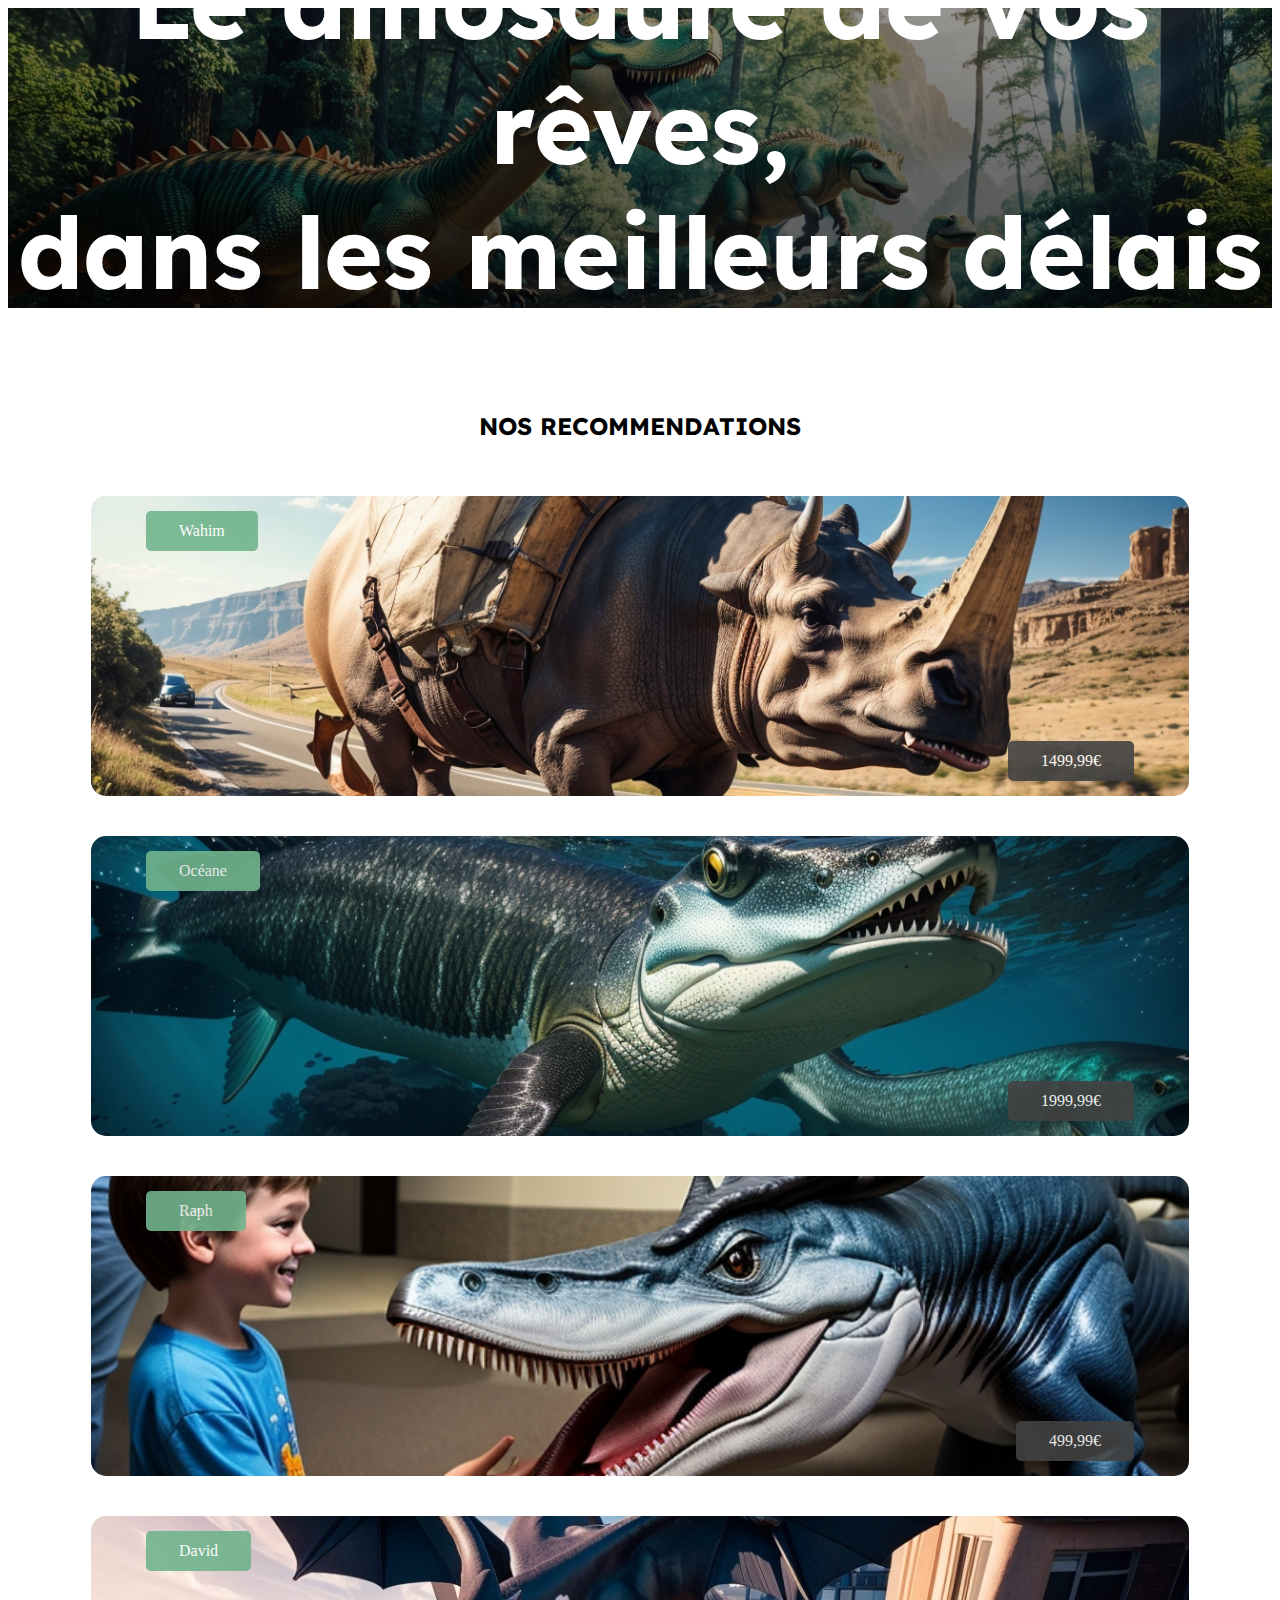
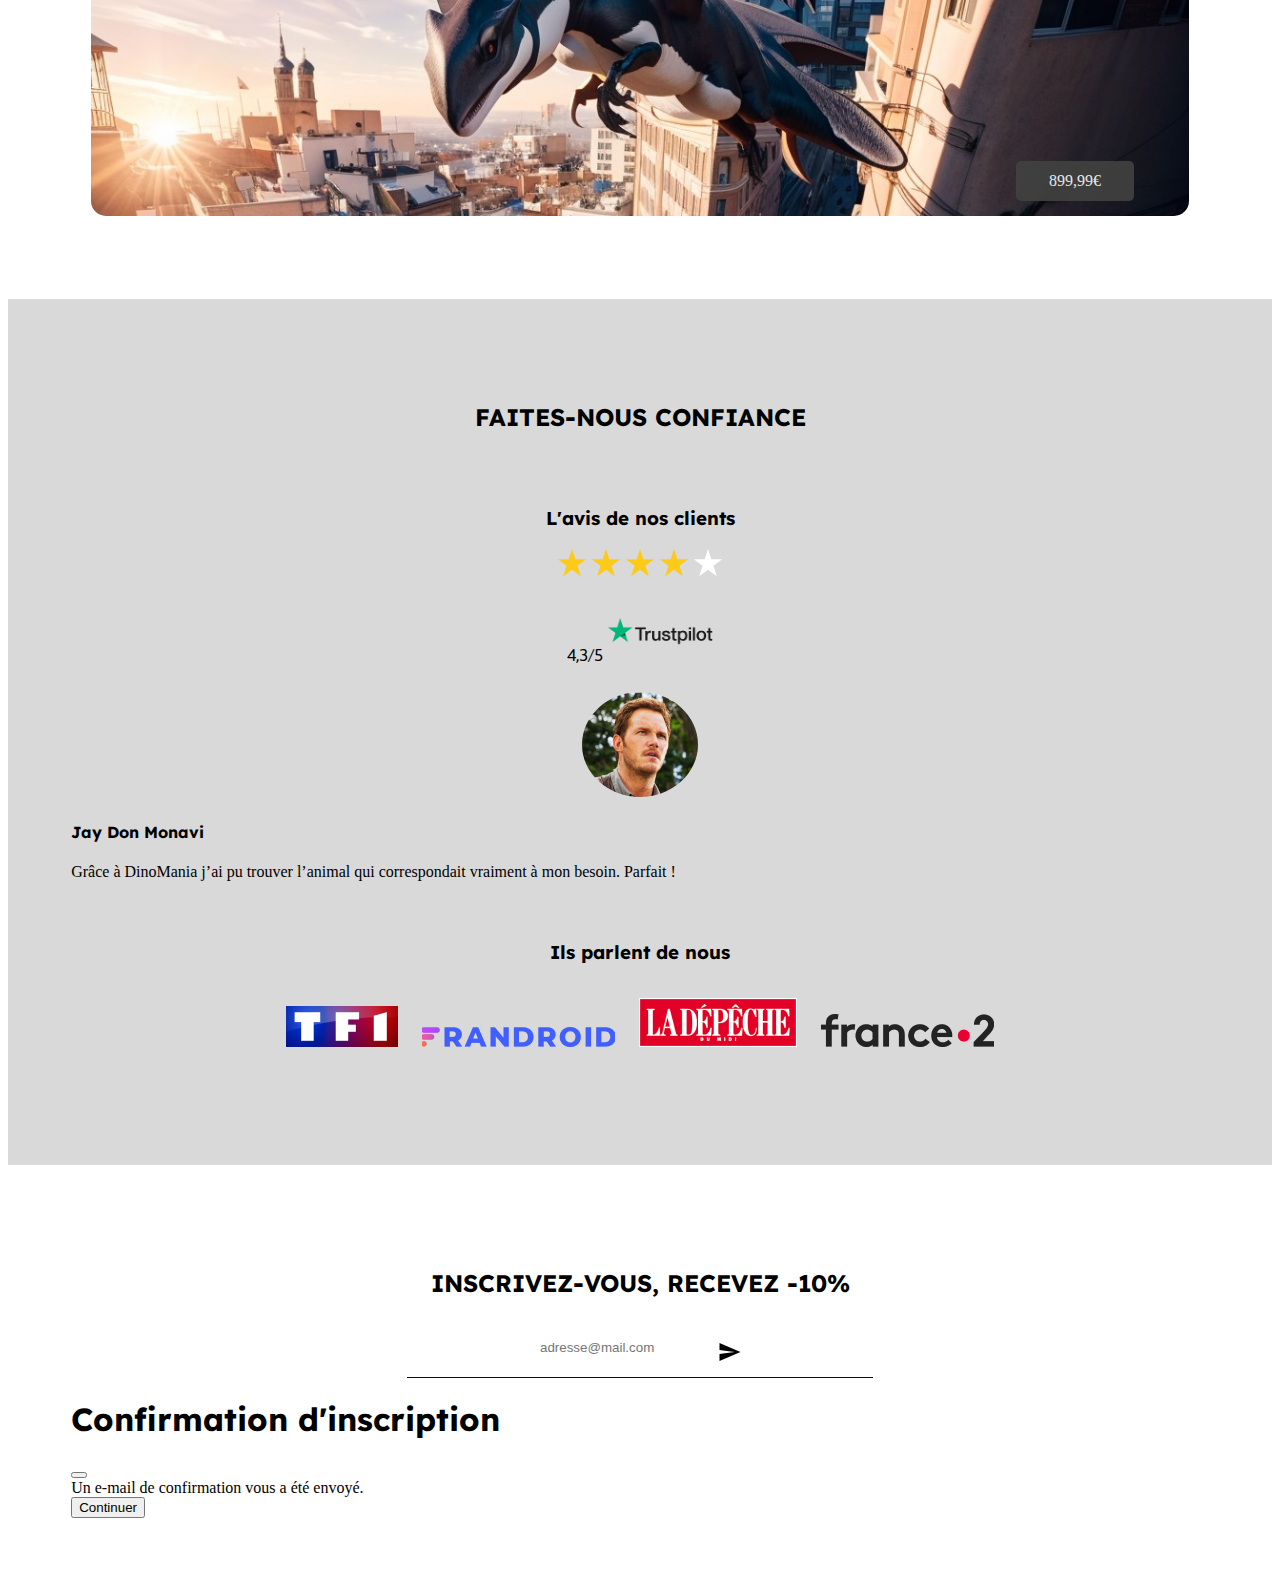
==== index.html @ bfd21c3a "Intégration initiale" ====
<!DOCTYPE html>
<html lang="fr">

<head>
    <meta charset="UTF-8">
    <meta name="viewport" content="width=device-width, initial-scale=1.0">
    <title>Page d'accueil - DinoMania</title>
    <link rel="stylesheet" href="styles.css">
    <link rel="stylesheet" href="style-HP.css">
    <link href="https://cdn.jsdelivr.net/npm/bootstrap@5.3.0/dist/css/bootstrap.min.css" rel="stylesheet"
        integrity="sha384-9ndCyUaIbzAi2FUVXJi0CjmCapSmO7SnpJef0486qhLnuZ2cdeRhO02iuK6FUUVM" crossorigin="anonymous">
</head>

<body>

    <!-- Insérer header -->

    <main>

        <!-- Hero header -->
        <header class="hero-image">
            <div class="hero-header">
                <div class="hero-text">
                    <h1>Le dinosaure de vos rêves, <br> dans les meilleurs délais</h1>
                    <a href="/cat-dinos.html" class="lightButton">Découvrir</a>
                </div>
            </div>
            </div>
        </header>

        <!-- Recommendations -->
        <section id="recommendedProducts" class="container">
            <h2 class="homepageTitles">Nos recommendations</h2>
            <div class="row">
                <div class="recommendedItem col-lg-3 col-sm-6 col-xs-12">
                    <div class="productContainer">
                        <div class="recommendedOverlay">
                            <a href="#" class="overlayButton">Acheter</a>
                        </div>
                        <img src="images/Wahim-Triceratops.jpg" alt="Wahim" class="productImage">
                        <div class="productCat">Wahim</div>
                        <div class="productPrice">1499,99€</div>
                    </div>
                </div>
                <div class="recommendedItem col-lg-3 col-sm-6 col-xs-12">
                    <div class="productContainer">
                        <div class="recommendedOverlay">
                            <a href="#" class="overlayButton">Acheter</a>
                        </div>
                        <img src="images/Oceane-Nothosaure.jpg" alt="Océane" class="productImage">
                        <div class="productCat">Océane</div>
                        <div class="productPrice">1999,99€</div>
                    </div>
                </div>
                <div class="recommendedItem col-lg-3 col-sm-6 col-xs-12">
                    <div class="productContainer">
                        <div class="recommendedOverlay">
                            <a href="#" class="overlayButton">Acheter</a>
                        </div>
                        <img src="images/Raph-Pterosaur.jpg" alt="Raph" class="productImage">
                        <div class="productCat">Raph</div>
                        <div class="productPrice">499,99€</div>
                    </div>
                </div>
                <div class="recommendedItem col-lg-3 col-sm-6 col-xs-12">
                    <div id="product4" class="productContainer">
                        <div class="recommendedOverlay">
                            <a href="#" class="overlayButton">Acheter</a>
                        </div>
                        <img src="images/David-Pterosaur.jpg" alt="David" class="productImage">
                        <div class="productCat">David</div>
                        <div class="productPrice">899,99€</div>
                    </div>
                </div>
            </div>
        </section>

        <!-- Trust us -->
        <section id="trustus" class="container-fluid">
            <div class="container">
                <h2 class="homepageTitles">Faites-nous confiance</h2>
                <div class="row">
                    <div class="trustItem col-sm-6">
                        <div class="trustContent">
                            <h3>L'avis de nos clients</h3>
                            <figure id="rating">
                                <img src="icons/star-gold.svg" alt="Etoile">
                                <img src="icons/star-gold.svg" alt="Etoile">
                                <img src="icons/star-gold.svg" alt="Etoile">
                                <img src="icons/star-gold.svg" alt="Etoile">
                                <img src="icons/star.svg" alt="Etoile">
                                <p>4,3/5 <img id="trustpilot" src="images/Trustpilot-Logo.png" alt="Logo Trustpilot">
                                </p>
                            </figure>
                            <div id="profile" class="row">
                                <div class="col-3">
                                    <img src="images/profile-pic.png" alt="Image de profil">
                                </div>
                                <div class="col-9 comment">
                                    <h4>Jay Don Monavi</h4>
                                    <quote>Grâce à DinoMania j’ai pu trouver l’animal qui correspondait vraiment à mon
                                        besoin. Parfait !</quote>
                                </div>
                            </div>
                        </div>
                    </div>
                    <div class="trustItem col-sm-6">
                        <div class="trustContent">
                            <h3>Ils parlent de nous</h3>
                            <figure>
                                <img src="images/TF1.png" alt="Logo TF1" class="trustLogos">
                                <img src="images/Frandroid.png" alt="Logo Frandroid" class="trustLogos">
                                <img src="images/LaDepeche.png" alt="Logo La Dépêche" class="trustLogos">
                                <img src="images/France2.png" alt="Logo France 2" class="trustLogos">
                            </figure>
                        </div>
                    </div>
                </div>
            </div>
        </section>

        <!-- Subscribe -->
        <section id="subscribePromo" class="container">
            <h2 class="homepageTitles">Inscrivez-vous, recevez -10%</h2>
            <form class="subscribeField" method="get">
                <label for="subscribe">
                    <input type="email" name="hp-mail" id="subscribe" placeholder="adresse@mail.com">
                </label>
                <a href="#subscribeConfirm" data-bs-toggle="modal" type="submit"><img src="icons/send_icon.svg"
                        alt="Icône envoi"></a>
            </form>
            <!-- Modal -->
            <div class="modal fade" id="subscribeConfirm" tabindex="-1" aria-labelledby="exampleModalLabel"
                aria-hidden="true">
                <div class="modal-dialog moal-dialog-centered">
                    <div class="modal-content">
                        <div class="modal-header">
                            <h1 class="modal-title fs-5" id="exampleModalLabel">Confirmation d'inscription</h1>
                            <button type="button" class="btn-close" data-bs-dismiss="modal" aria-label="Close"></button>
                        </div>
                        <div class="modal-body">Un e-mail de confirmation vous a été envoyé.</div>
                        <div class="modal-footer">
                            <button type="button" class="btn btn-primary" data-bs-dismiss="modal">Continuer</button>
                        </div>
                    </div>
                </div>
            </div>
        </section>

    </main>
    <script src="https://cdn.jsdelivr.net/npm/bootstrap@5.3.0/dist/js/bootstrap.bundle.min.js"
        integrity="sha384-geWF76RCwLtnZ8qwWowPQNguL3RmwHVBC9FhGdlKrxdiJJigb/j/68SIy3Te4Bkz"
        crossorigin="anonymous"></script>
</body>

</html>
---- styles.css ----
/* Styles site-wide ---------------------------------------------------- */

@import url(https://fonts.googleapis.com/css2?family=Jaldi:wght@400;700&family=Lexend:wght@100;200;300;400;500;600;700;800;900&family=Open+Sans:ital,wght@0,300;0,400;0,500;0,600;0,700;0,800;1,300;1,400;1,500;1,600;1,700;1,800&display=swap);

h1, h2, h3, h4 {
    font-family: 'Lexend', Arial, sans-serif;
}

p, a, table, ul {
    font-family: 'Jaldi', Arial, sans-serif;
    font-size: 20px;
}

p {
    padding: 0;
}

a {
    color: #71B48D;
    text-decoration: none;
}

a:hover {
    color: #424242;
}

.linkSelected {
    font-weight: bold;
    pointer-events: none;
}

/* Buttons ------------------------------------------------------------- */

.overlayButton {
    color: white;
    text-decoration: none;
    background-color: #71B48D;
    padding: 5px 20px;
    margin: 5px 5px;
    border-radius: 25px;
    display: inline-block;
}

.overlayButton:hover {
    color: rgb(0, 0, 0);
    background-color: #ffffff;
}

.lightButton {
    display: inline-block;
    color: white;
    border: 1px solid white;
    text-decoration: none;
    border-radius: 25px;
    padding: 5px 40px;
}

.lightButton:hover {
    color: black;
    background-color: white;
}

.editButton {
    color: white;
    font-size: medium;
    text-decoration: none;
    background-color: #71B48D;
    padding: 5px 20px;
    margin: 5px 0px;
    border-radius: 25px;
    display: inline-block;
}

.editButton:hover {
    color: white;
    background-color: #345140;
}

/*  Recommended products --------------------------------- */

.recommendedItem {
    padding: 20px;
}

.productContainer {
    border-radius: 15px;
    height: 300px;
    width: auto;
    position: relative;
}

.productImage {
    width: 100%;
    height: 100%;
    border-radius: inherit;
    object-fit: cover;
}

.recommendedOverlay {
    width: 100%;
    height: 100%;
    border-radius: inherit;
    position: absolute;
    background: rgba(0, 0, 0, 0.6);
    display: flex;
    justify-content: center;
    align-items: center;
    flex-direction: column;
    opacity: 0;
}

.recommendedOverlay:hover {
    opacity: 1;
}

.productCat {
    color: white;
    background-color: #71B48D;
    border-radius: 5px;
    padding: 1% 3%;
    position: absolute;
    top: 5%;
    left: 5%;
    opacity: 90%;
}

.productPrice {
    Color: white;
    background-color: #424242;
    border-radius: 5px;
    padding: 1% 3%;
    position: absolute;
    bottom: 5%;
    right: 5%;
    opacity: 90%;
}
---- style-HP.css ----
.homepageTitles {
    text-align: center;
    text-transform: uppercase;
    font-weight: bold;
    padding-top: 20px;
    padding-bottom: 15px;
}

section {
    padding: 5% 5%;
}

/* Hero Header ------------------------------------------ */

.hero-image {
    background-image: linear-gradient(rgba(0, 0, 0, 0.4), rgba(0, 0, 0, 0.7)), url(images/hero-image.jpg);
    min-height: 300px;
    height: 30vh;
    background-repeat: no-repeat;
    background-size: cover;
    background-position: center;
    display: flex;
    justify-content: center;
    align-items: center;
}

.hero-header {
    font-size: 50px;
}

.hero-text {
    text-align: center;
    color: white;
}

/*  Recommended products --------------------------------- */

/* Cf. styles */

/* Trust ----------------------------------------------- */

#trustus {
    background-color: #D9D9D9;
}

.trustItem {
    display: flex;
    flex-direction: column;
}

.trustContent {
    text-align: center;
    padding: 20px 0px;
}

.trustContent h4 {
    font-size: medium;
}

#trustpilot {
    width: auto;
    height: 60px;
}

#profile img {
    border-radius: 50%;
    max-width: 100%;
    width: auto;
}

.comment {
    text-align: left;
}

.trustLogos {
    padding: 15px 10px;
}

/* Subscribe ---------------------------------------------- */

.subscribeField {
    display: flex;
    justify-content: center;
    border-bottom: 1px solid #0E0E0E;
    width: 40%;
    margin: auto;
    padding: 5px;
}

#subscribe {
    border: none;
}
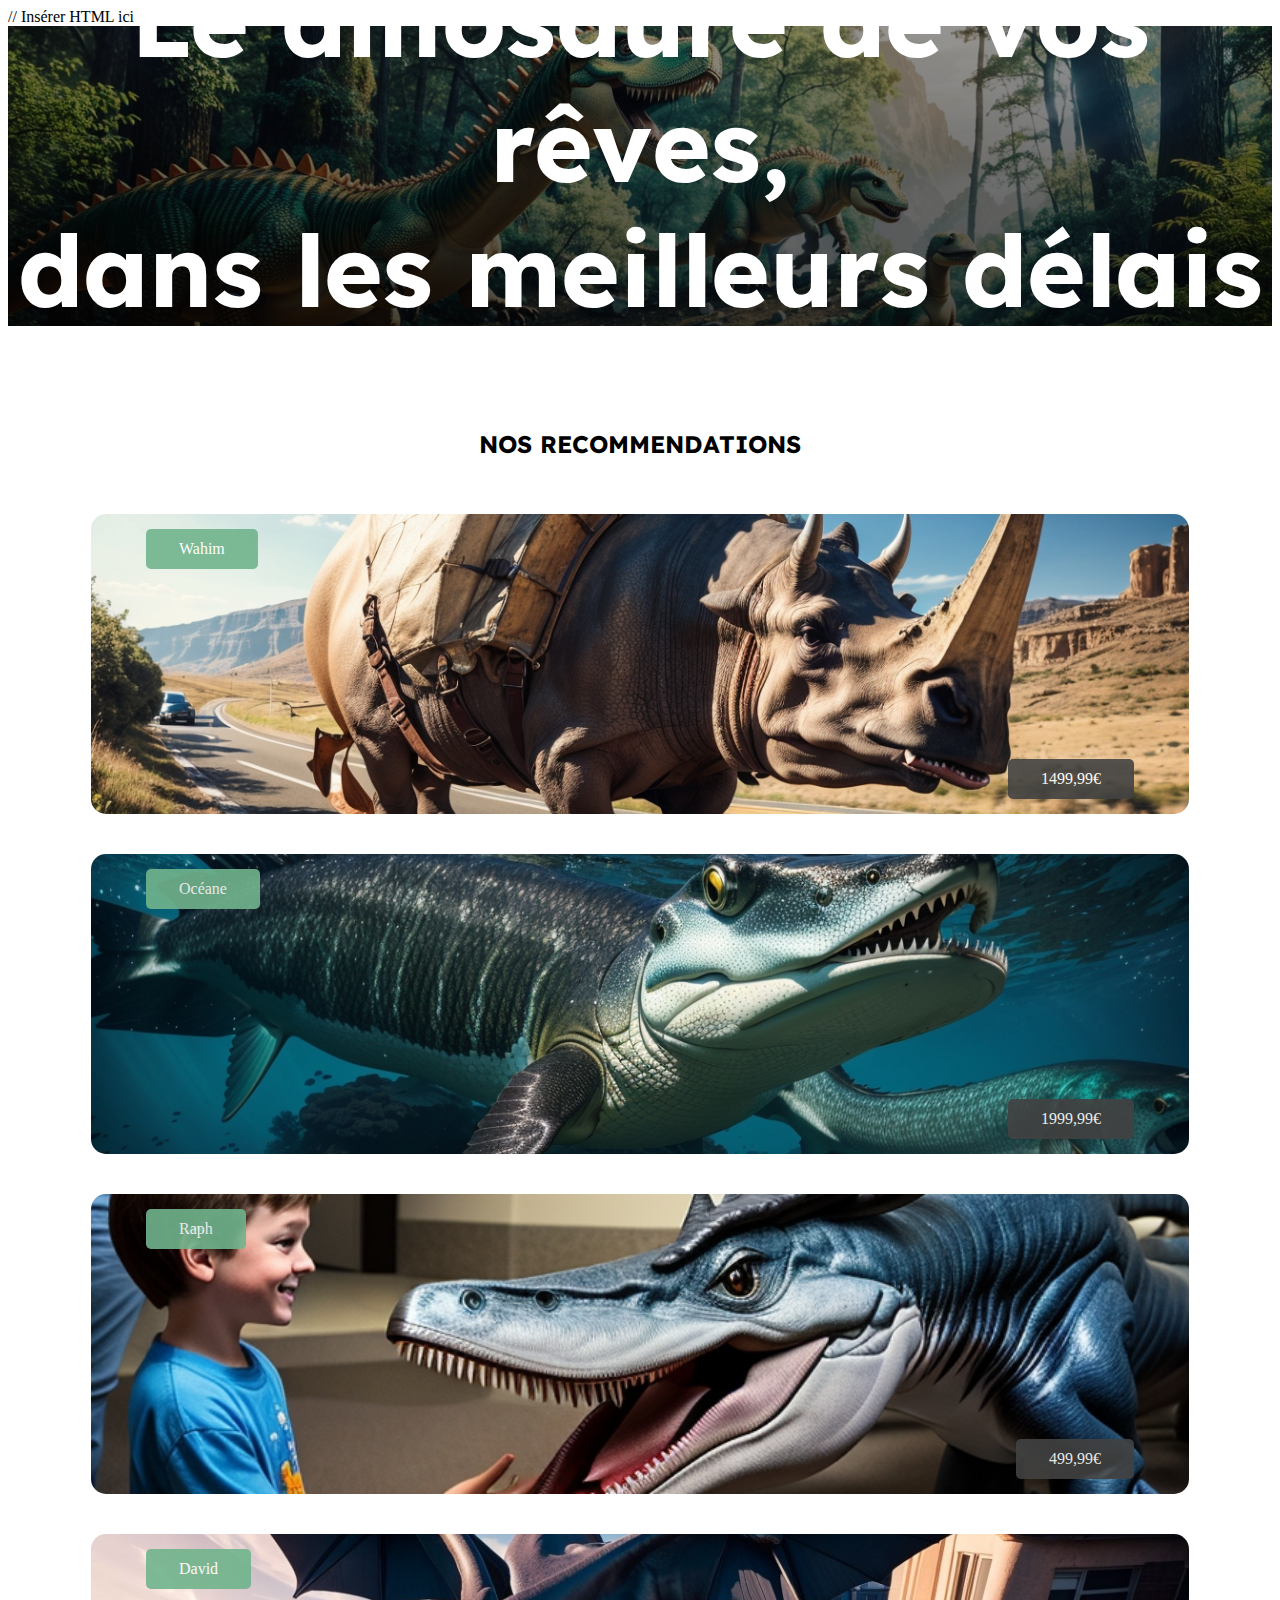
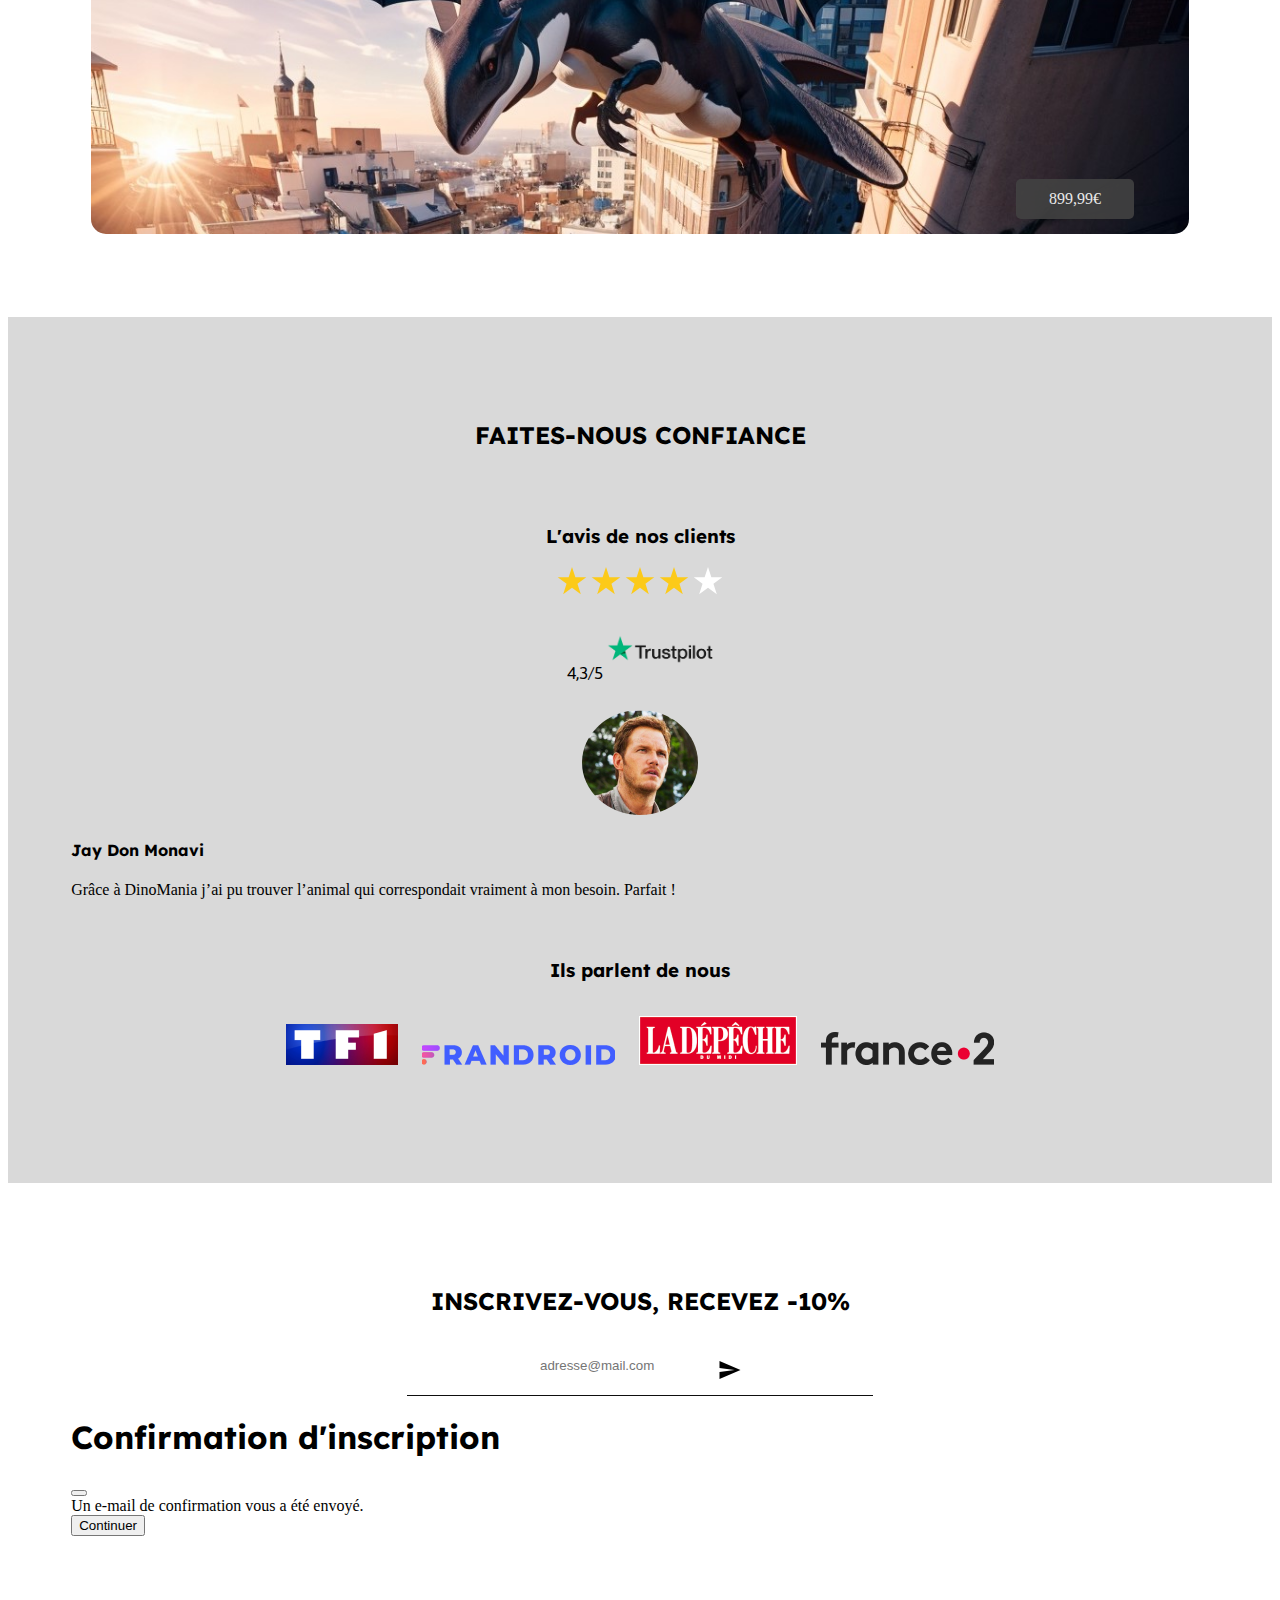
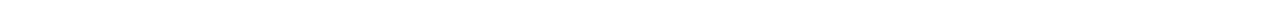
==== commit 05bc7708: "Added js file" ====
--- a/index.html
+++ b/index.html
@@ -13,7 +13,8 @@
 
 <body>
 
-    <!-- Insérer header -->
+    <!-- Header -->
+    <main-header></main-header>
 
     <main>
 
@@ -151,6 +152,7 @@
     <script src="https://cdn.jsdelivr.net/npm/bootstrap@5.3.0/dist/js/bootstrap.bundle.min.js"
         integrity="sha384-geWF76RCwLtnZ8qwWowPQNguL3RmwHVBC9FhGdlKrxdiJJigb/j/68SIy3Te4Bkz"
         crossorigin="anonymous"></script>
+        <script src="main.js"></script>
 </body>
 
 </html>--- a/styles.css
+++ b/styles.css
@@ -6,7 +6,7 @@
     font-family: 'Lexend', Arial, sans-serif;
 }
 
-p, a, table, ul {
+p, a, table, ul, .text {
     font-family: 'Jaldi', Arial, sans-serif;
     font-size: 20px;
 }
@@ -76,6 +76,34 @@
     background-color: #345140;
 }
 
+/*  Breadcrumb ------------------------------- */
+
+.contentTop {
+    min-height: 50px;
+}
+
+.breadcrumb {
+    display: flex;
+    flex-direction: row;
+    justify-content: flex-start;
+    align-items: center;
+    font-family: 'Lexend', Arial, sans-serif;
+    text-transform: uppercase;
+}
+
+.breadcrumb a {
+    color: black;
+    text-decoration: none;
+}
+
+.breadcrumb a:hover {
+    color: #71B48D;
+}
+
+.breadcrumb span {
+    padding: 5px;
+}
+
 /*  Recommended products --------------------------------- */
 
 .recommendedItem {
@@ -133,4 +161,14 @@
     bottom: 5%;
     right: 5%;
     opacity: 90%;
+}
+
+/* Cross-promo ----------------------------------- */
+
+.crossPromo {
+    margin-top: 25px;
+}
+
+.crossPromo h2 {
+    text-align: center;
 }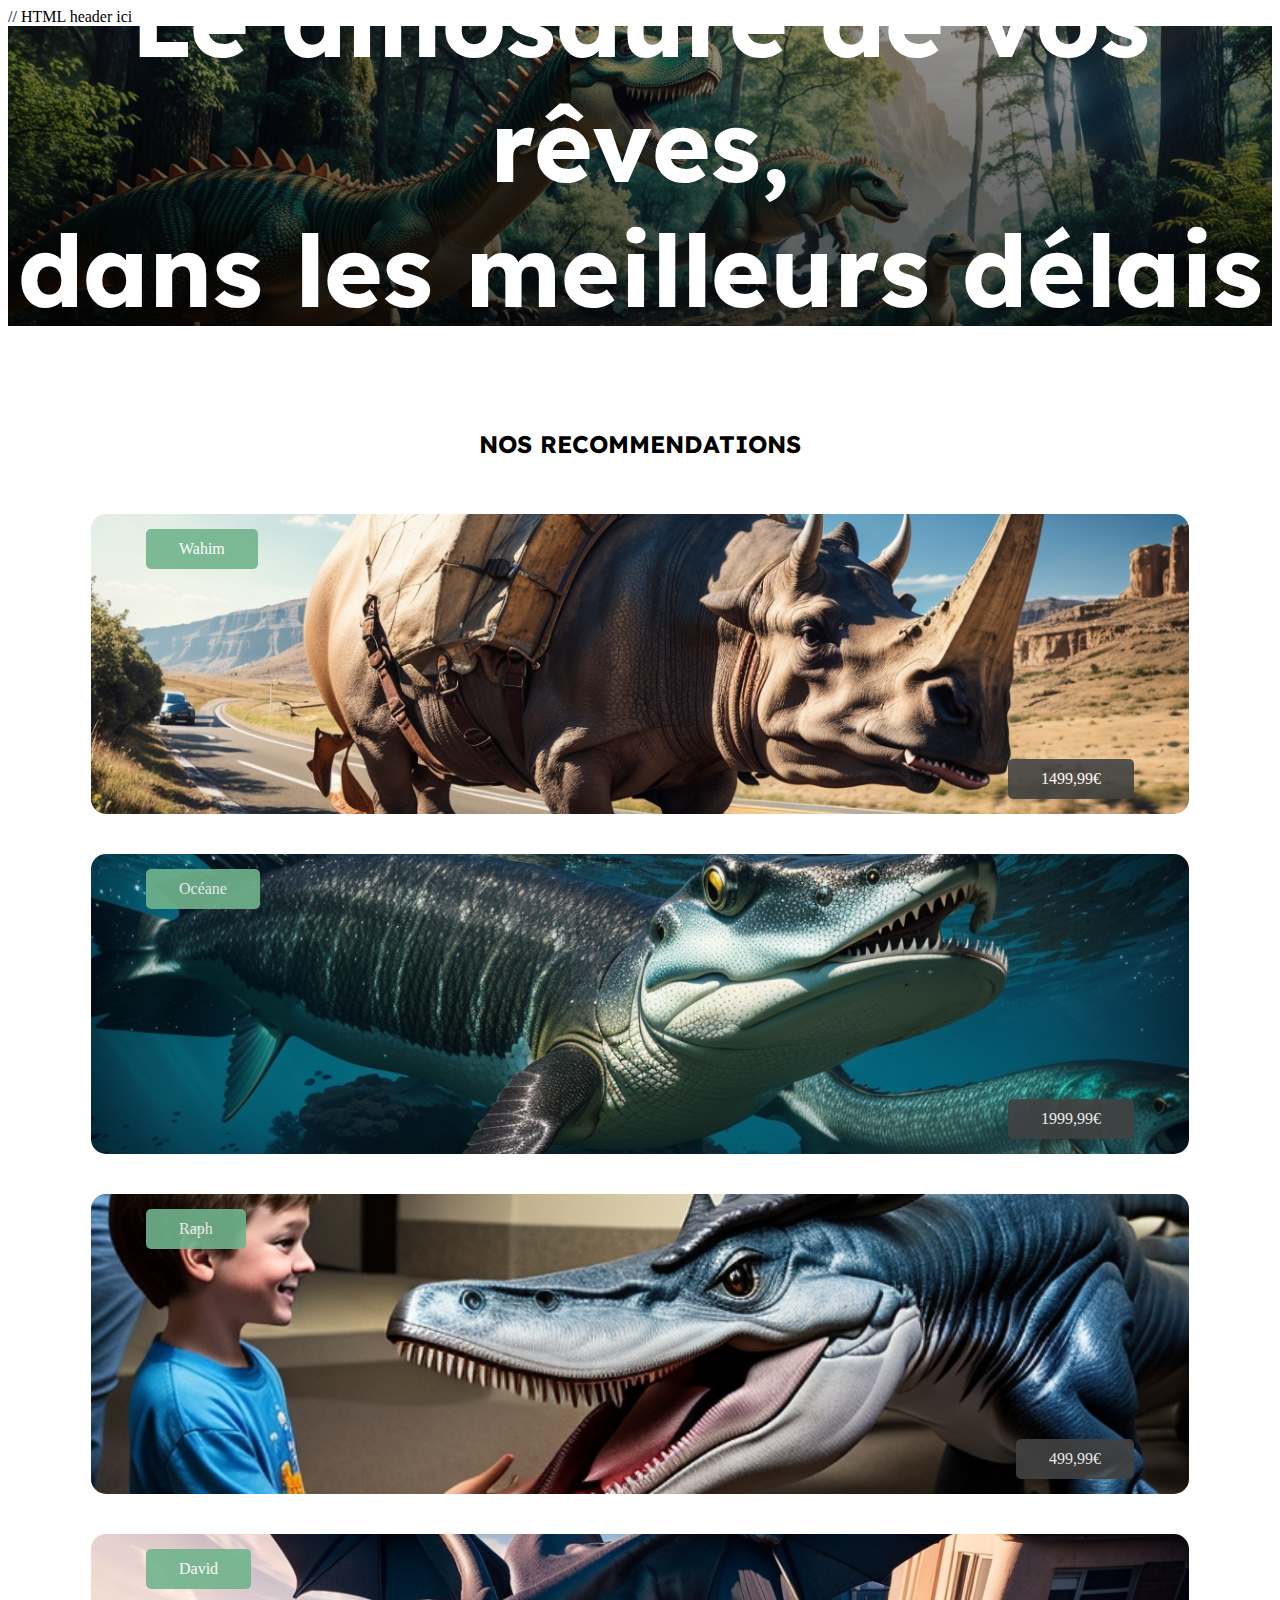
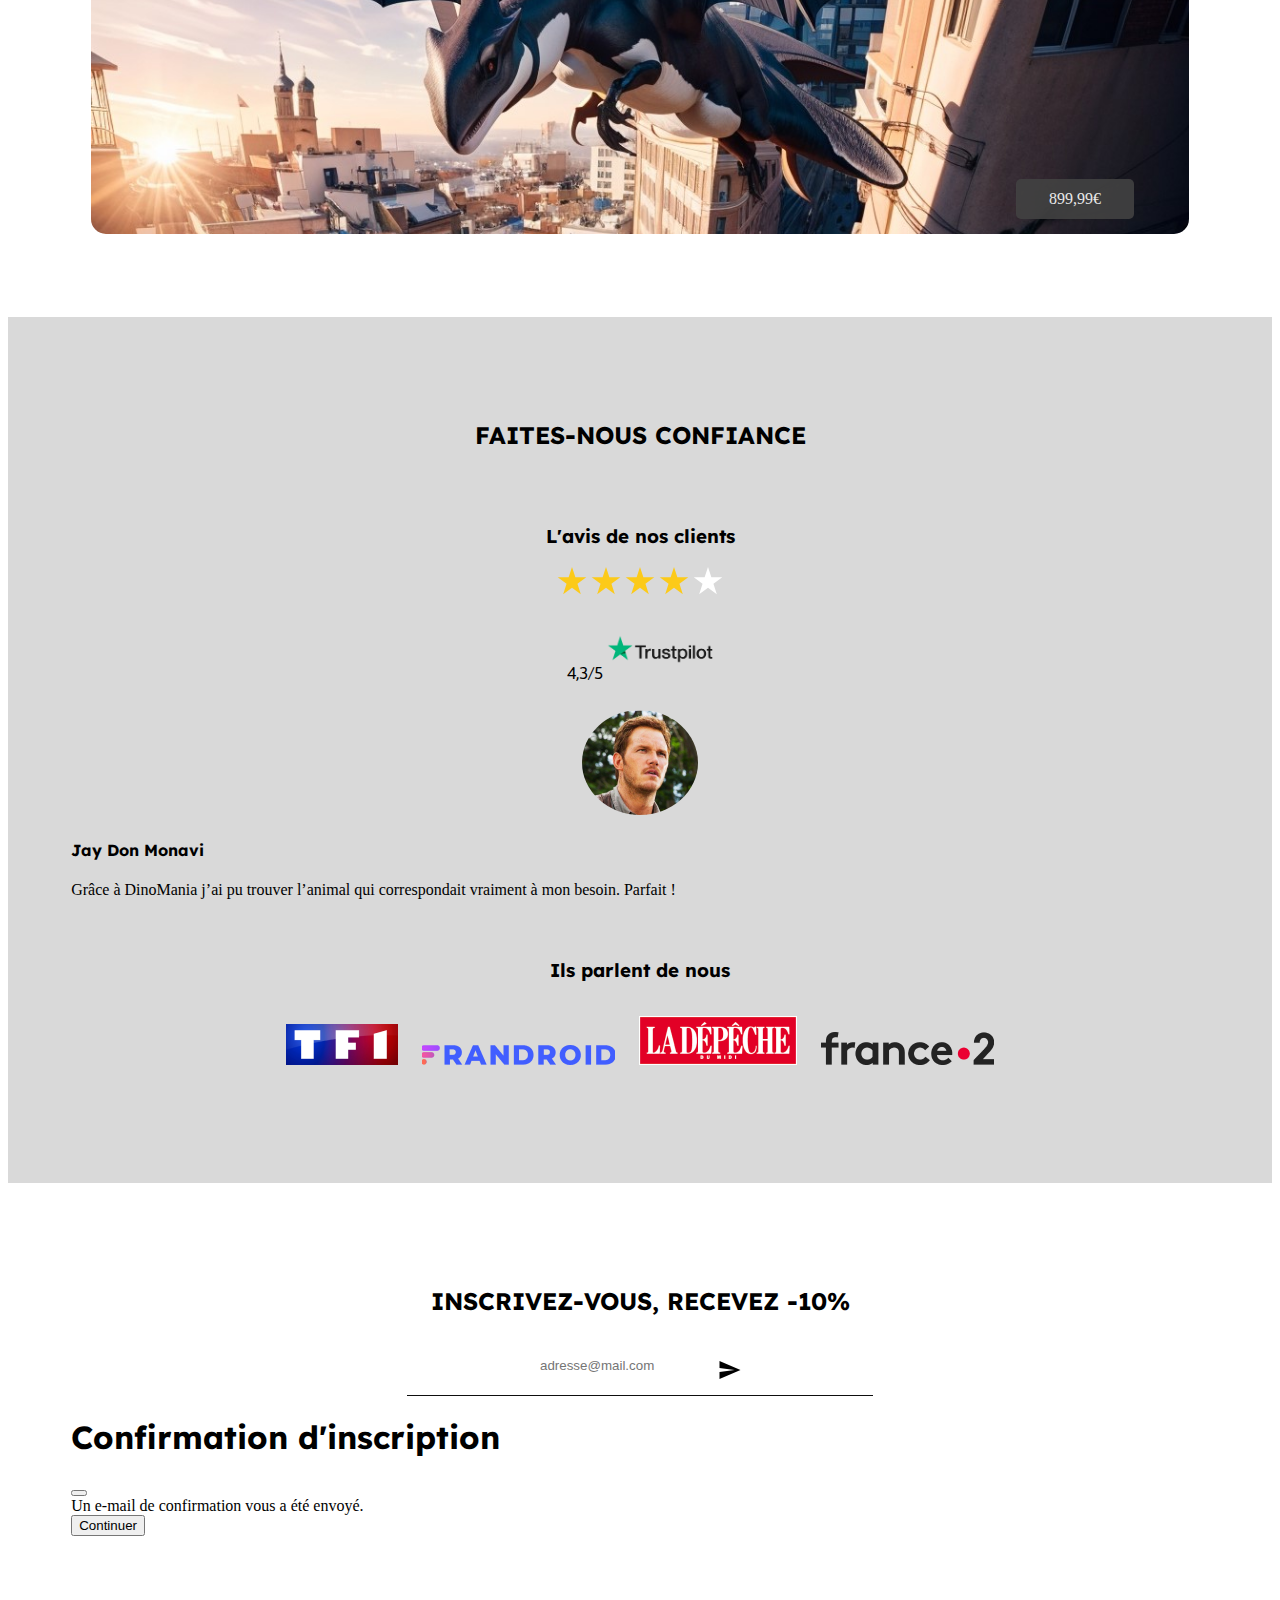
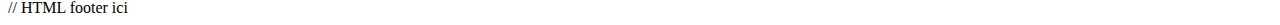
==== commit 650dce1e: "Added CGV page and text-pages styles" ====
--- a/index.html
+++ b/index.html
@@ -147,8 +147,9 @@
                 </div>
             </div>
         </section>
-
     </main>
+    <!-- Footer -->
+    <main-footer></main-footer>
     <script src="https://cdn.jsdelivr.net/npm/bootstrap@5.3.0/dist/js/bootstrap.bundle.min.js"
         integrity="sha384-geWF76RCwLtnZ8qwWowPQNguL3RmwHVBC9FhGdlKrxdiJJigb/j/68SIy3Te4Bkz"
         crossorigin="anonymous"></script>
--- a/style-HP.css
+++ b/style-HP.css
@@ -32,10 +32,6 @@
     text-align: center;
     color: white;
 }
-
-/*  Recommended products --------------------------------- */
-
-/* Cf. styles */
 
 /* Trust ----------------------------------------------- */
 
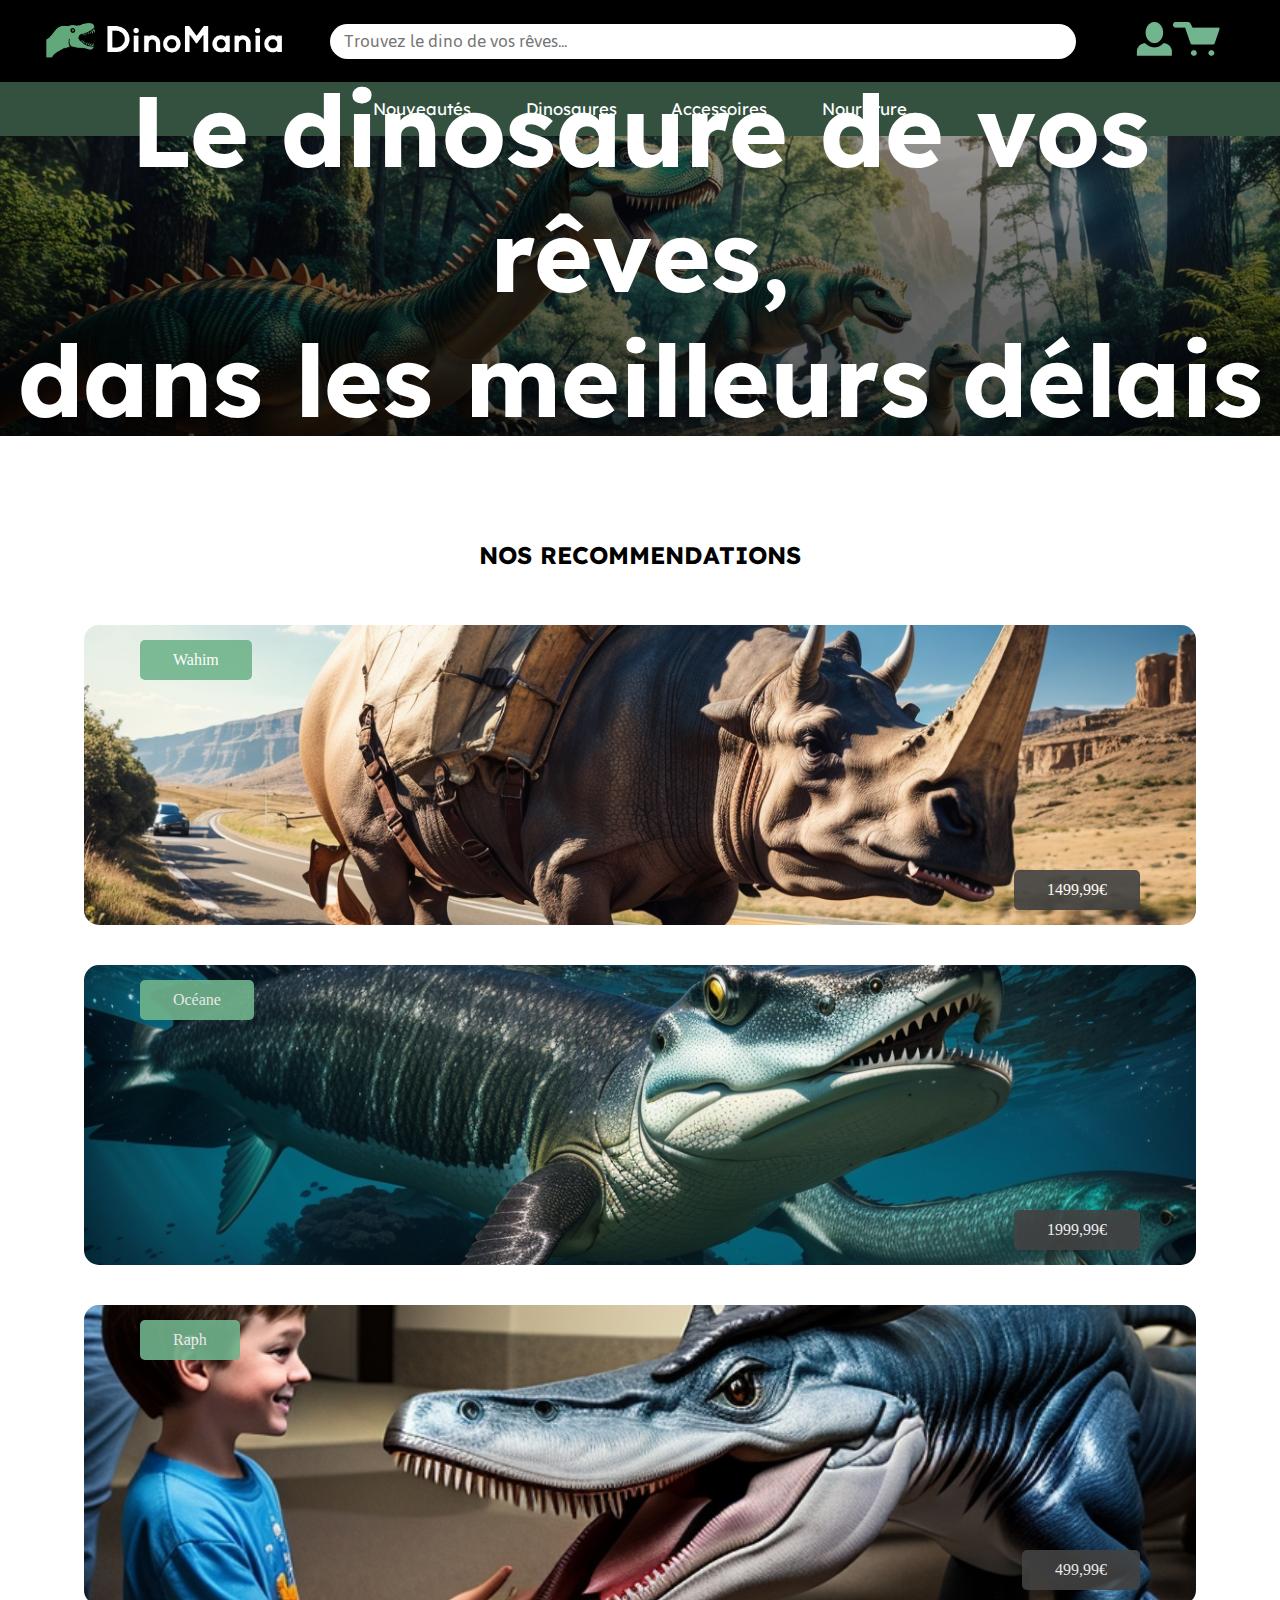
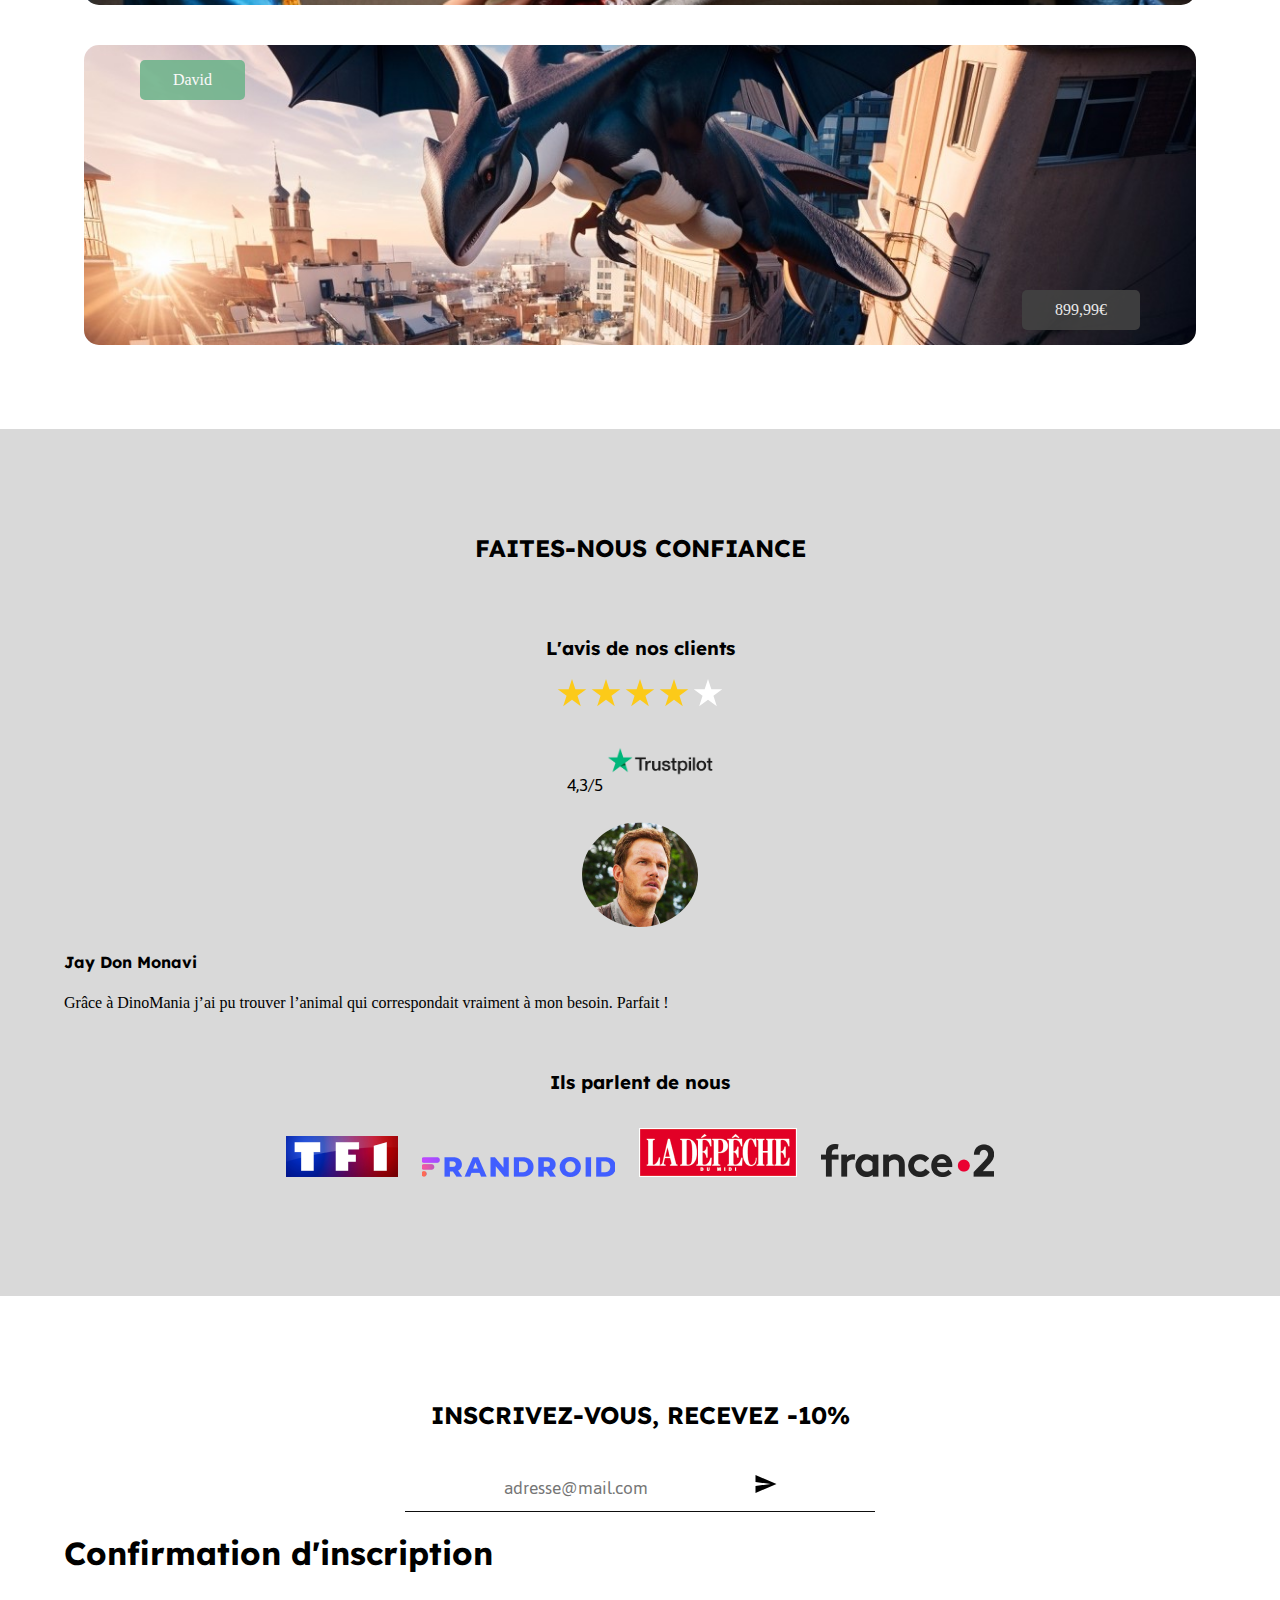
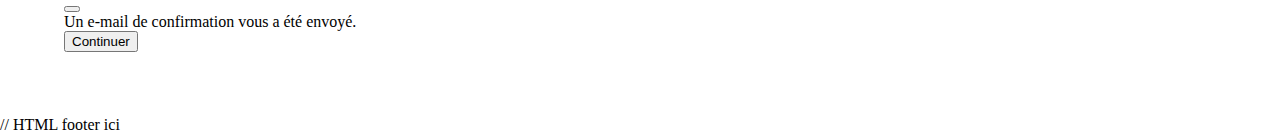
==== commit 74132983: "Ajout header" ====
--- a/index.html
+++ b/index.html
@@ -5,10 +5,10 @@
     <meta charset="UTF-8">
     <meta name="viewport" content="width=device-width, initial-scale=1.0">
     <title>Page d'accueil - DinoMania</title>
+    <link href="https://cdn.jsdelivr.net/npm/bootstrap@5.3.0/dist/css/bootstrap.min.css" rel="stylesheet"
+    integrity="sha384-9ndCyUaIbzAi2FUVXJi0CjmCapSmO7SnpJef0486qhLnuZ2cdeRhO02iuK6FUUVM" crossorigin="anonymous">
     <link rel="stylesheet" href="styles.css">
     <link rel="stylesheet" href="style-HP.css">
-    <link href="https://cdn.jsdelivr.net/npm/bootstrap@5.3.0/dist/css/bootstrap.min.css" rel="stylesheet"
-        integrity="sha384-9ndCyUaIbzAi2FUVXJi0CjmCapSmO7SnpJef0486qhLnuZ2cdeRhO02iuK6FUUVM" crossorigin="anonymous">
 </head>
 
 <body>
@@ -153,7 +153,7 @@
     <script src="https://cdn.jsdelivr.net/npm/bootstrap@5.3.0/dist/js/bootstrap.bundle.min.js"
         integrity="sha384-geWF76RCwLtnZ8qwWowPQNguL3RmwHVBC9FhGdlKrxdiJJigb/j/68SIy3Te4Bkz"
         crossorigin="anonymous"></script>
-        <script src="main.js"></script>
+    <script src="main.js"></script>
 </body>
 
 </html>--- a/styles.css
+++ b/styles.css
@@ -1,12 +1,19 @@
 /* Styles site-wide ---------------------------------------------------- */
 
 @import url(https://fonts.googleapis.com/css2?family=Jaldi:wght@400;700&family=Lexend:wght@100;200;300;400;500;600;700;800;900&family=Open+Sans:ital,wght@0,300;0,400;0,500;0,600;0,700;0,800;1,300;1,400;1,500;1,600;1,700;1,800&display=swap);
+
+body {
+    padding: 0;
+    margin: 0;
+    box-sizing: border-box;
+    height: 100vh;
+}
 
 h1, h2, h3, h4 {
     font-family: 'Lexend', Arial, sans-serif;
 }
 
-p, a, table, ul, .text {
+p, a, table, ul, label, input, select, .text {
     font-family: 'Jaldi', Arial, sans-serif;
     font-size: 20px;
 }
@@ -24,9 +31,142 @@
     color: #424242;
 }
 
-.linkSelected {
-    font-weight: bold;
-    pointer-events: none;
+/* Main header ----------------------------------------------------------------------- */
+
+#mainHeader {
+    width: 100%;
+    background-color: black;
+    /* position: absolute;
+    top: 0;
+    margin-top: 0; */
+    display: flex;
+    flex-direction: row;
+    justify-content: space-between;
+    align-items: center;
+}
+
+#mainHeader figure {
+    text-align: center;
+    justify-content: center;
+    align-items: center;
+}
+
+#mainheader a:link {
+    font-family: 'Jaldi', Arial, sans-serif;
+    font-size: 20px;
+}
+
+#logo {
+    width: 20%;
+    height: 40px;
+}
+
+#dinomania {
+    height: 100%;
+}
+
+#mainHeader form {
+    width: 60%;
+    margin-right: auto;
+}
+
+#mainHeader input {
+    width: 100%;
+    height: 35px;
+    border-radius: 20px;
+    border: none;
+    padding: 0 2%;
+}
+
+#icon a {
+    font-family: none;
+}
+
+#icon {
+    height: 50px;
+    width: 10%;
+    display: flex;
+}
+
+@media screen and (max-width: 1000px) {
+    #logo {
+        height: 30px;
+    }
+}
+
+@media screen and (max-width: 800px) {
+
+    #mainHeader {
+        flex-wrap: wrap;
+    }
+    #mainHeader .headerBlock:nth-child(1) {
+        order: 1;
+    }
+    #mainHeader .headerBlock:nth-child(2) {
+        order: 3;
+    }
+    #mainHeader .headerBlock:nth-child(3) {
+        order: 2;
+    }
+    #icon {
+        display: flex;
+        justify-content: center;
+        align-items: center;
+    }
+    form {
+        position: relative;
+        left: 50%;
+        transform: translateX(-50%);
+        margin-bottom: 15px;
+    }
+    #mainHeader input {
+        font-size: medium;
+    }
+
+}
+
+/* Main navigation ----------------------------------------------------------------------------- */
+
+#mainNav {
+    width: 100%;
+    background-color: #345140;
+    display: flex;
+    flex-direction: row;
+    justify-content: center;
+    align-items: center;
+}
+
+#mainNav ul {
+    width: 100%;
+    text-align: center;
+    margin: 10px;
+    padding: 0;
+}
+
+#mainNav li {
+    display: inline-block;
+    list-style: none;
+    padding: 0 2%;
+    margin: 0;
+}
+
+#mainNav a {
+    color: white;
+    font-family: 'Lexend', Arial, sans-serif;
+    font-size: smaller;
+}
+
+#mainNav li:hover {
+    border: none;
+    border-radius: 20px;
+    background-color: hsla(0, 0%, 85%, 0.2);
+    transition: 0, 4ms;
+}
+
+@media screen and (max-width: 800px) {
+    #mainNav a {
+        font-size: small;
+    }
 }
 
 /* Buttons ------------------------------------------------------------- */
@@ -89,6 +229,11 @@
     align-items: center;
     font-family: 'Lexend', Arial, sans-serif;
     text-transform: uppercase;
+}
+
+.linkSelected {
+    font-weight: bold;
+    pointer-events: none;
 }
 
 .breadcrumb a {
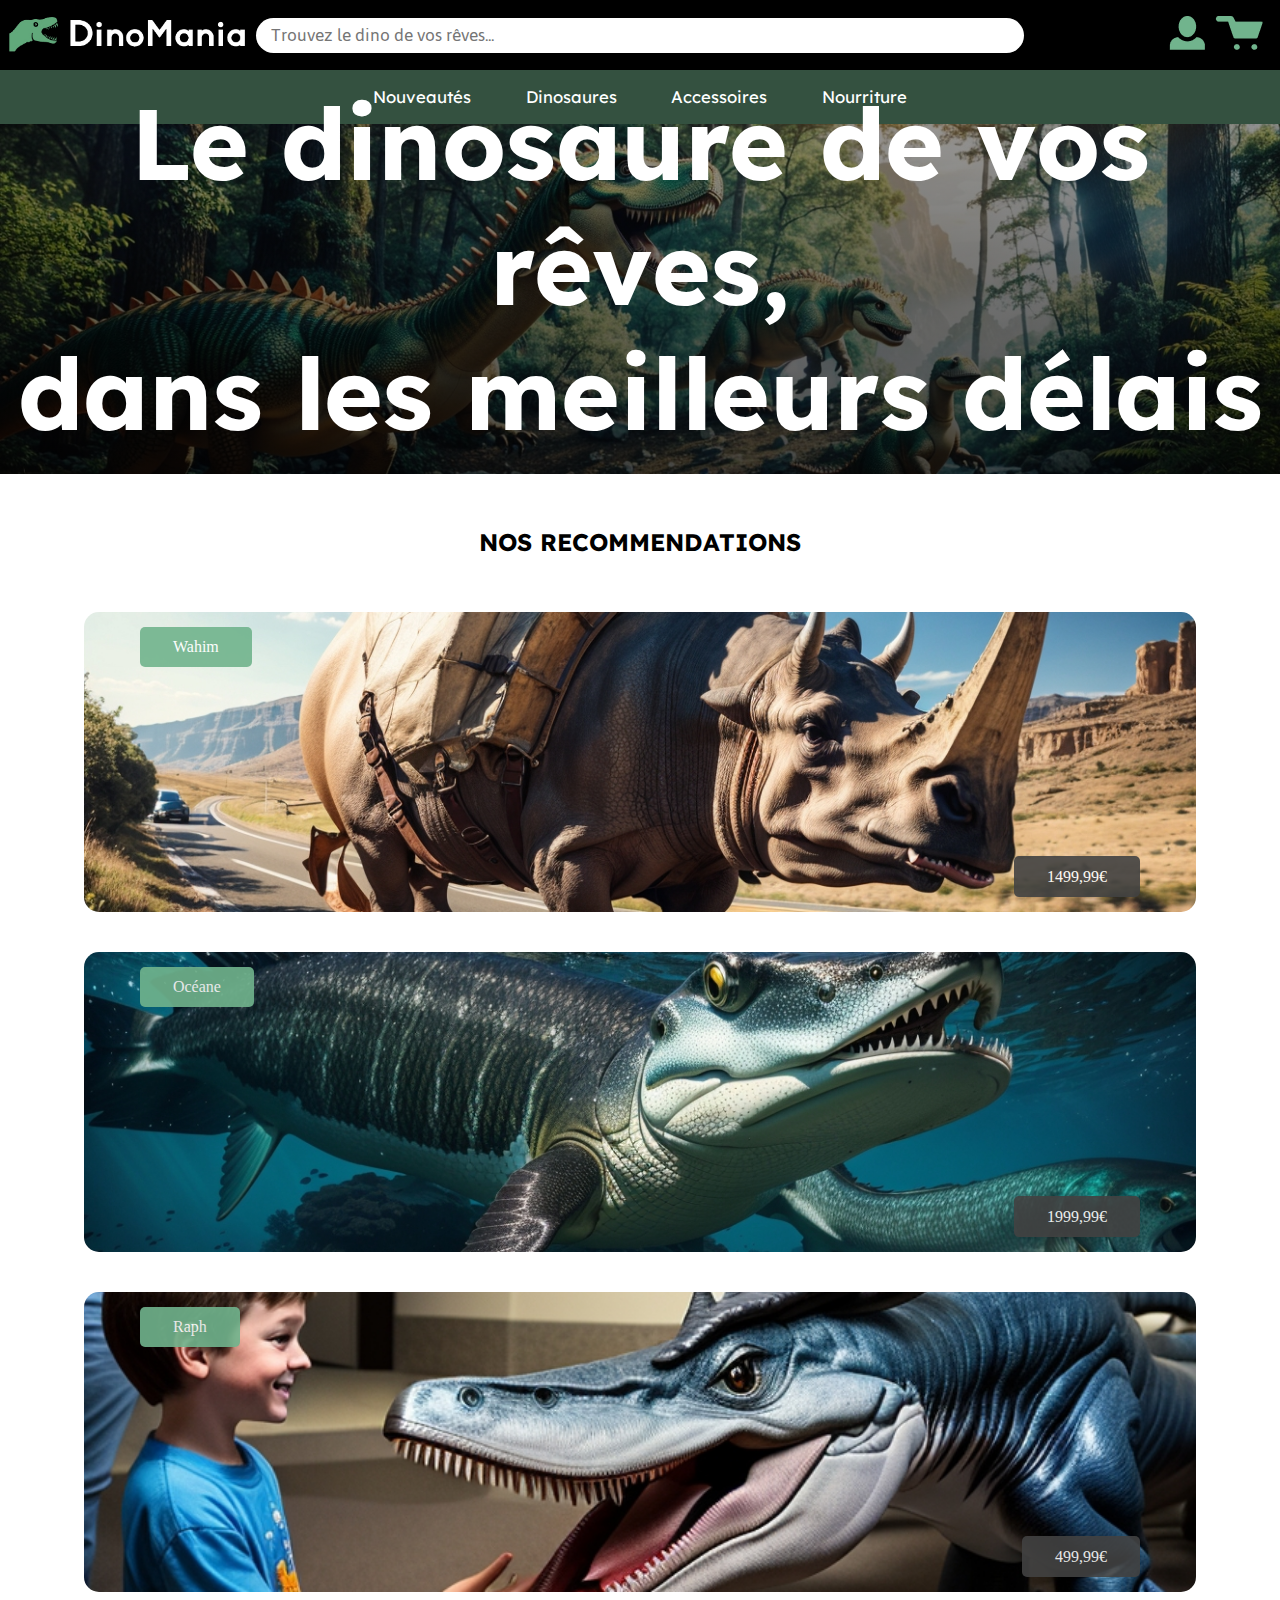
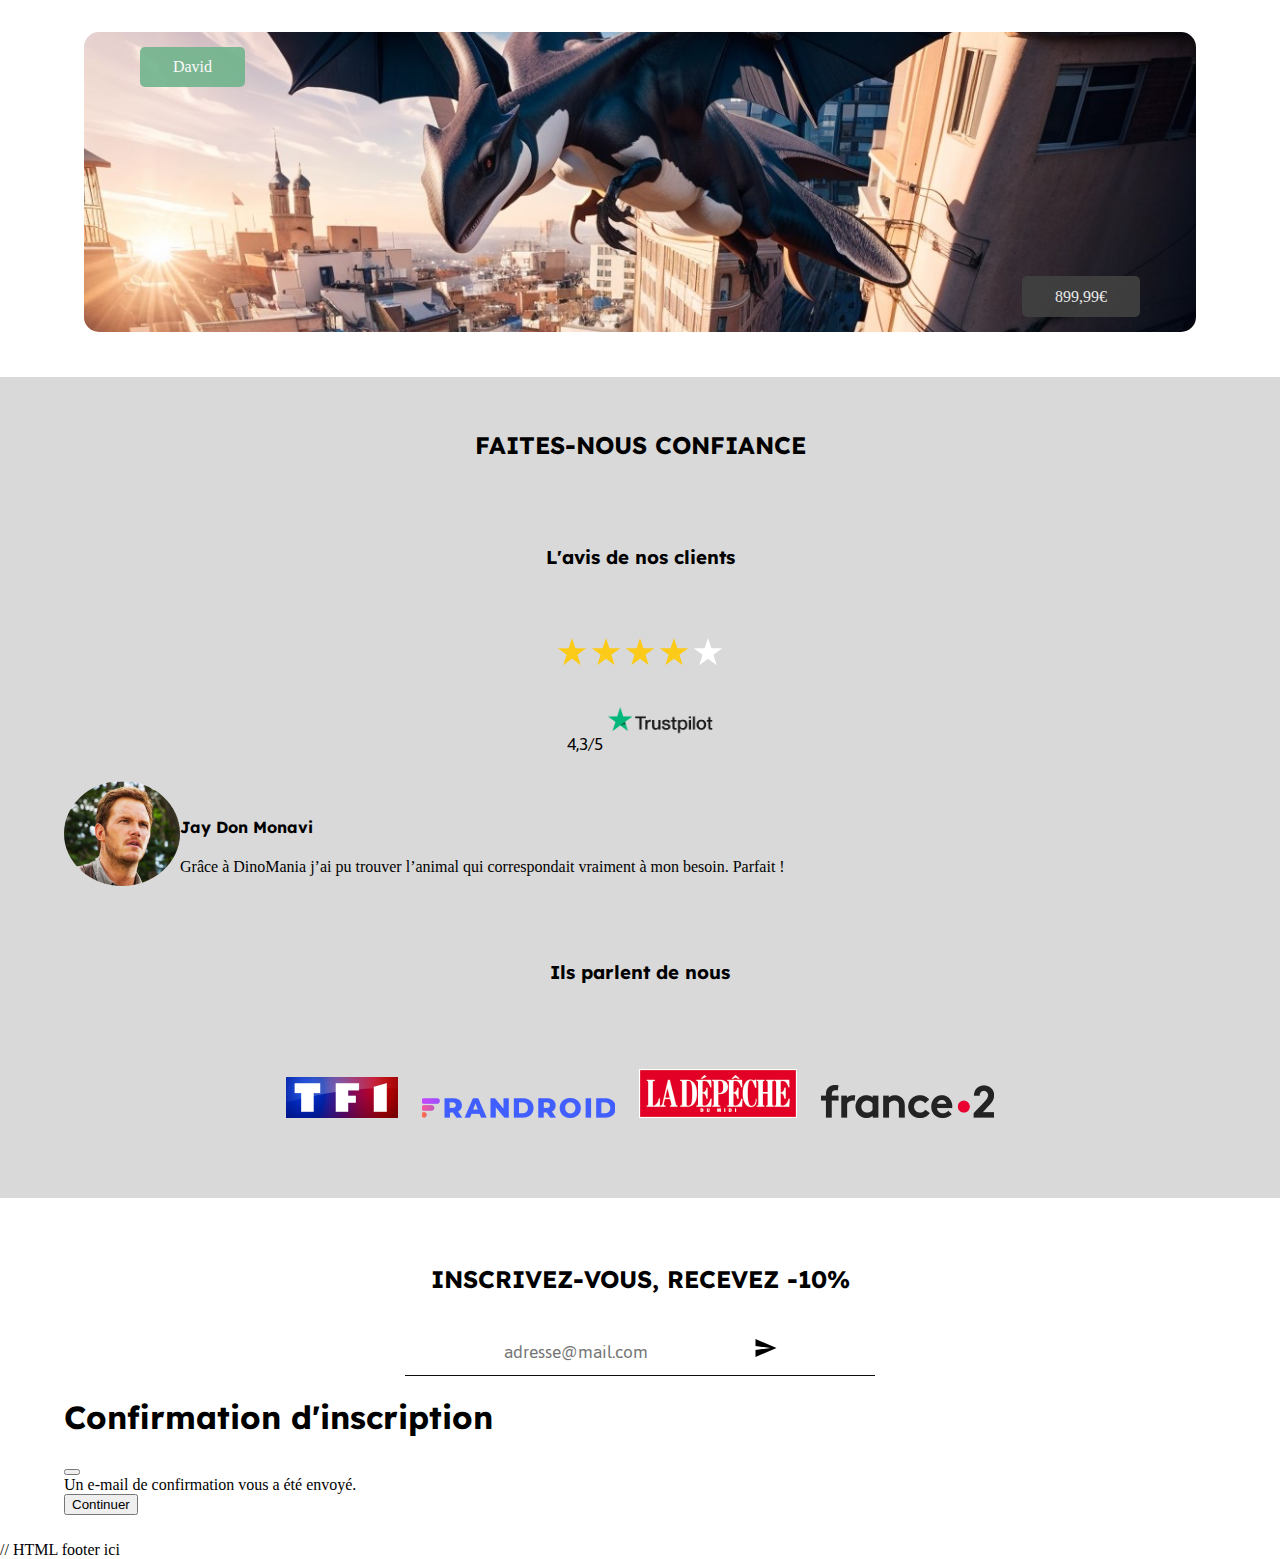
==== commit 861eddd3: "Small adjustments on several pages" ====
--- a/index.html
+++ b/index.html
@@ -12,12 +12,8 @@
 </head>
 
 <body>
-
-    <!-- Header -->
     <main-header></main-header>
-
     <main>
-
         <!-- Hero header -->
         <header class="hero-image">
             <div class="hero-header">
@@ -28,7 +24,6 @@
             </div>
             </div>
         </header>
-
         <!-- Recommendations -->
         <section id="recommendedProducts" class="container">
             <h2 class="homepageTitles">Nos recommendations</h2>
@@ -75,7 +70,6 @@
                 </div>
             </div>
         </section>
-
         <!-- Trust us -->
         <section id="trustus" class="container-fluid">
             <div class="container">
@@ -119,7 +113,6 @@
                 </div>
             </div>
         </section>
-
         <!-- Subscribe -->
         <section id="subscribePromo" class="container">
             <h2 class="homepageTitles">Inscrivez-vous, recevez -10%</h2>
--- a/styles.css
+++ b/styles.css
@@ -6,18 +6,23 @@
     padding: 0;
     margin: 0;
     box-sizing: border-box;
-    height: 100vh;
+    /* height: 100vh; */
 }
 
 h1, h2, h3, h4 {
     font-family: 'Lexend', Arial, sans-serif;
 }
 
-p, a, table, ul, label, input, select, .text {
+p, a, table, ul, label, input, .text {
     font-family: 'Jaldi', Arial, sans-serif;
     font-size: 20px;
 }
 
+select {
+    font-family: 'Jaldi', Arial, sans-serif;
+    font-size: 18px;
+}
+
 p {
     padding: 0;
 }
@@ -35,6 +40,7 @@
 
 #mainHeader {
     width: 100%;
+    min-width: 390px;
     background-color: black;
     /* position: absolute;
     top: 0;
@@ -59,6 +65,7 @@
 #logo {
     width: 20%;
     height: 40px;
+    margin: 0;
 }
 
 #dinomania {
@@ -80,12 +87,14 @@
 
 #icon a {
     font-family: none;
+    margin: 5px;
 }
 
 #icon {
     height: 50px;
     width: 10%;
     display: flex;
+    margin: 10px 0;
 }
 
 @media screen and (max-width: 1000px) {
@@ -129,6 +138,7 @@
 
 #mainNav {
     width: 100%;
+    min-width: 390px;
     background-color: #345140;
     display: flex;
     flex-direction: row;
@@ -222,7 +232,7 @@
     min-height: 50px;
 }
 
-.breadcrumb {
+.customBreadcrumb {
     display: flex;
     flex-direction: row;
     justify-content: flex-start;
@@ -236,16 +246,16 @@
     pointer-events: none;
 }
 
-.breadcrumb a {
+.customBreadcrumb a {
     color: black;
     text-decoration: none;
 }
 
-.breadcrumb a:hover {
+.customBreadcrumb a:hover {
     color: #71B48D;
 }
 
-.breadcrumb span {
+.customBreadcrumb span {
     padding: 5px;
 }
 
--- a/style-HP.css
+++ b/style-HP.css
@@ -7,14 +7,14 @@
 }
 
 section {
-    padding: 5% 5%;
+    padding: 1% 5% 2% 5%;
 }
 
 /* Hero Header ------------------------------------------ */
 
 .hero-image {
     background-image: linear-gradient(rgba(0, 0, 0, 0.4), rgba(0, 0, 0, 0.7)), url(images/hero-image.jpg);
-    min-height: 300px;
+    min-height: 350px;
     height: 30vh;
     background-repeat: no-repeat;
     background-size: cover;
@@ -49,6 +49,11 @@
     padding: 20px 0px;
 }
 
+.trustContent h3 {
+    padding: 1%;
+    margin-bottom: 5%;
+}
+
 .trustContent h4 {
     font-size: medium;
 }
@@ -56,6 +61,11 @@
 #trustpilot {
     width: auto;
     height: 60px;
+}
+
+#profile {
+    display: flex;
+    align-items: center;
 }
 
 #profile img {
@@ -74,6 +84,10 @@
 
 /* Subscribe ---------------------------------------------- */
 
+#subscribePromo {
+    padding-top: 2%;
+}
+
 .subscribeField {
     display: flex;
     justify-content: center;
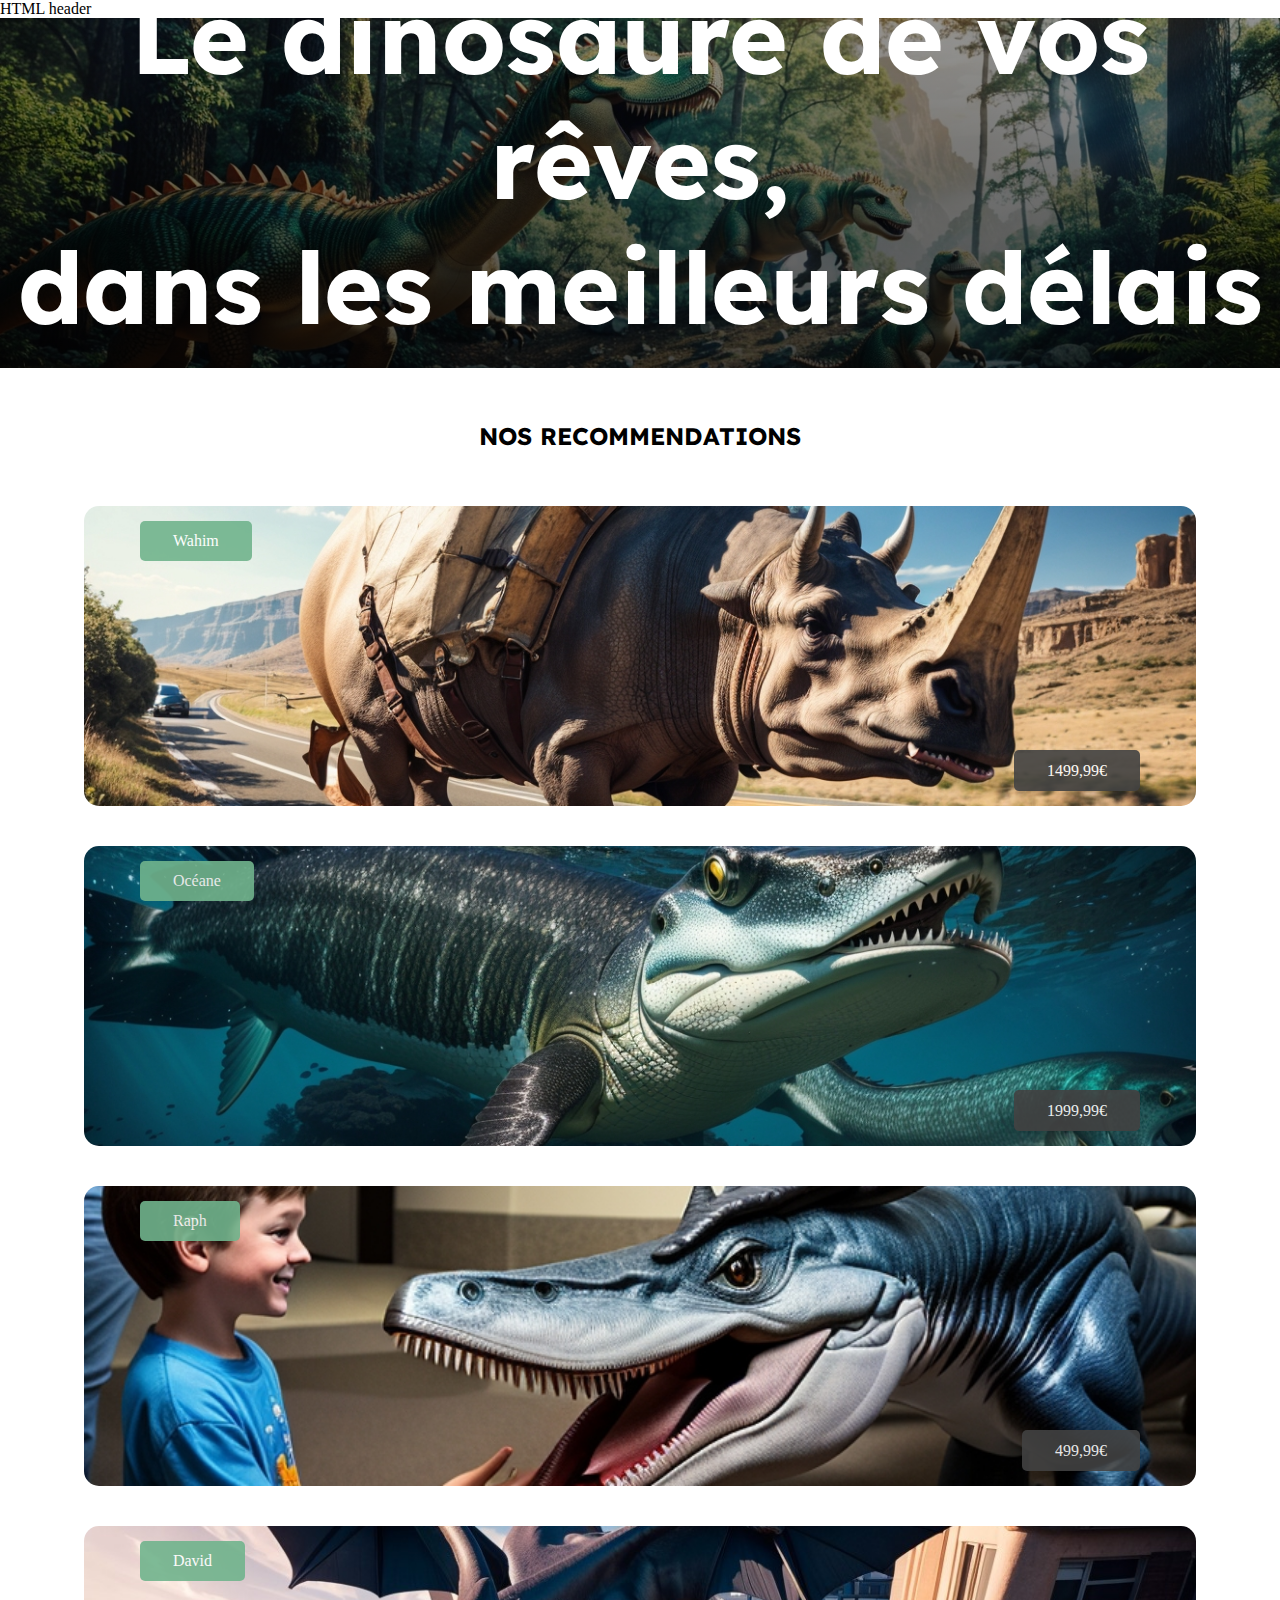
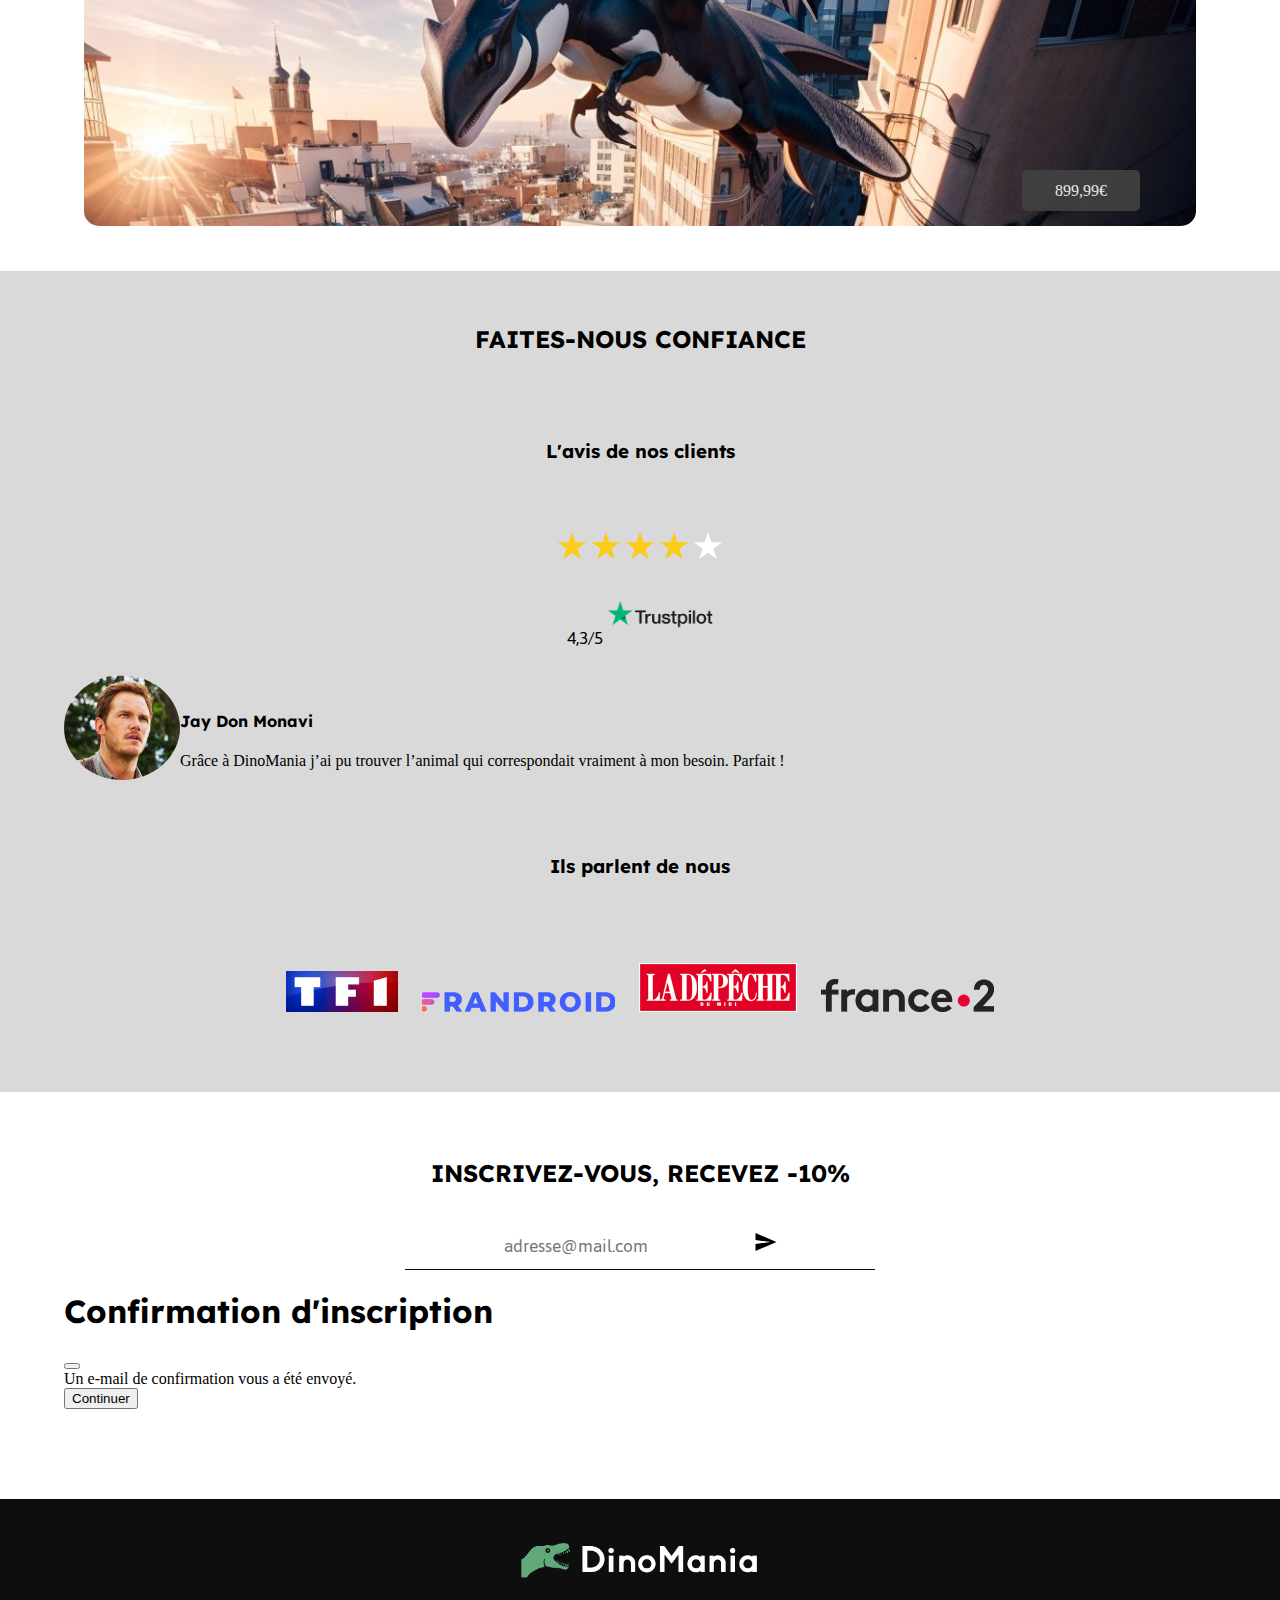
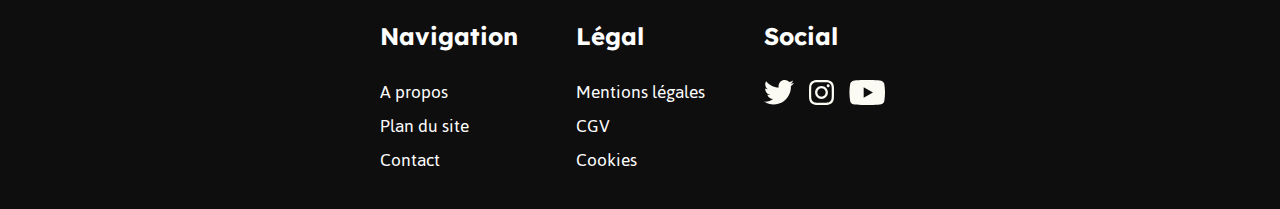
==== commit 22e3067f: "Added favicon" ====
--- a/index.html
+++ b/index.html
@@ -5,6 +5,7 @@
     <meta charset="UTF-8">
     <meta name="viewport" content="width=device-width, initial-scale=1.0">
     <title>Page d'accueil - DinoMania</title>
+    <link rel="icon" type="image/x-icon" href="/icons/favicon.png">
     <link href="https://cdn.jsdelivr.net/npm/bootstrap@5.3.0/dist/css/bootstrap.min.css" rel="stylesheet"
     integrity="sha384-9ndCyUaIbzAi2FUVXJi0CjmCapSmO7SnpJef0486qhLnuZ2cdeRhO02iuK6FUUVM" crossorigin="anonymous">
     <link rel="stylesheet" href="styles.css">
--- a/styles.css
+++ b/styles.css
@@ -38,107 +38,13 @@
 
 /* Main header ----------------------------------------------------------------------- */
 
-#mainHeader {
-    width: 100%;
-    min-width: 390px;
-    background-color: black;
-    /* position: absolute;
-    top: 0;
-    margin-top: 0; */
-    display: flex;
-    flex-direction: row;
-    justify-content: space-between;
-    align-items: center;
-}
-
-#mainHeader figure {
-    text-align: center;
-    justify-content: center;
-    align-items: center;
-}
-
-#mainheader a:link {
-    font-family: 'Jaldi', Arial, sans-serif;
-    font-size: 20px;
-}
-
-#logo {
-    width: 20%;
-    height: 40px;
-    margin: 0;
-}
-
-#dinomania {
-    height: 100%;
-}
-
-#mainHeader form {
-    width: 60%;
-    margin-right: auto;
-}
-
-#mainHeader input {
-    width: 100%;
-    height: 35px;
-    border-radius: 20px;
-    border: none;
-    padding: 0 2%;
-}
-
-#icon a {
-    font-family: none;
-    margin: 5px;
-}
-
-#icon {
-    height: 50px;
-    width: 10%;
-    display: flex;
-    margin: 10px 0;
-}
-
-@media screen and (max-width: 1000px) {
-    #logo {
-        height: 30px;
-    }
-}
-
-@media screen and (max-width: 800px) {
-
-    #mainHeader {
-        flex-wrap: wrap;
-    }
-    #mainHeader .headerBlock:nth-child(1) {
-        order: 1;
-    }
-    #mainHeader .headerBlock:nth-child(2) {
-        order: 3;
-    }
-    #mainHeader .headerBlock:nth-child(3) {
-        order: 2;
-    }
-    #icon {
-        display: flex;
-        justify-content: center;
-        align-items: center;
-    }
-    form {
-        position: relative;
-        left: 50%;
-        transform: translateX(-50%);
-        margin-bottom: 15px;
-    }
-    #mainHeader input {
-        font-size: medium;
-    }
-
-}
+
 
 /* Main navigation ----------------------------------------------------------------------------- */
 
 #mainNav {
     width: 100%;
-    min-width: 390px;
+    /* min-width: 390px; */
     background-color: #345140;
     display: flex;
     flex-direction: row;
@@ -177,6 +83,101 @@
     #mainNav a {
         font-size: small;
     }
+}
+
+/* Footer -------------------------------------------------------------- */
+
+#mainFooter {
+    background-color: #0E0E0E;
+    color: white;
+    display: flex;
+    justify-content: center;
+    align-items: center;
+    padding: 2% 0 1% 0;
+}
+
+#mainFooterContainer {
+    width: 70%;
+    /* height: 150px; */
+    display: flex;
+    justify-content: center;
+    align-items: center;
+    flex-wrap: wrap;
+    margin: 0;
+    padding: 0;
+}
+
+.mainFooterBlock {
+    padding: 0 4%;
+}
+
+.mainFooterBlock h3 {
+    font-size: x-large;
+}
+
+#mainFooterLogo {
+    height: 50%;
+    display: flex;
+    justify-content: center;
+    align-items: center;
+    padding: 0 15px;
+}
+
+#mainFooterLogo img {
+    display: block;
+    width: 100%;
+    max-width: 250px;
+}
+
+#mainFooterNav {
+    width: 65%;
+    height: 100%;
+    display: flex;
+    justify-content: center;
+    align-items: start; 
+}
+
+.mainFooterBlock {
+    padding: 0 5%;
+}
+
+#mainFooter ul {
+    list-style: none;
+    padding-left: 0;
+}
+
+#mainFooter li {
+    font-size:large
+}
+
+#mainFooter a {
+    color: white;
+    text-decoration: none;
+}
+
+#mainFooter a:hover {
+    color: #71B48D;
+}
+
+#mainFooterIcons {
+    display: flex;
+    flex-wrap: wrap;
+}
+
+#mainFooterSocial figure {
+    display: inline;
+    margin: 0;
+    margin-right: 15px;
+    margin-top: 5px;
+
+}
+
+#mainFooterSocial img {
+    height: 25px;
+}
+
+#mainFooterSocial img:hover {
+    transform: scale(115%);
 }
 
 /* Buttons ------------------------------------------------------------- */
@@ -322,6 +323,7 @@
 
 .crossPromo {
     margin-top: 25px;
+    margin-bottom: 2%;
 }
 
 .crossPromo h2 {
--- a/style-HP.css
+++ b/style-HP.css
@@ -86,6 +86,7 @@
 
 #subscribePromo {
     padding-top: 2%;
+    margin-bottom: 5%;
 }
 
 .subscribeField {
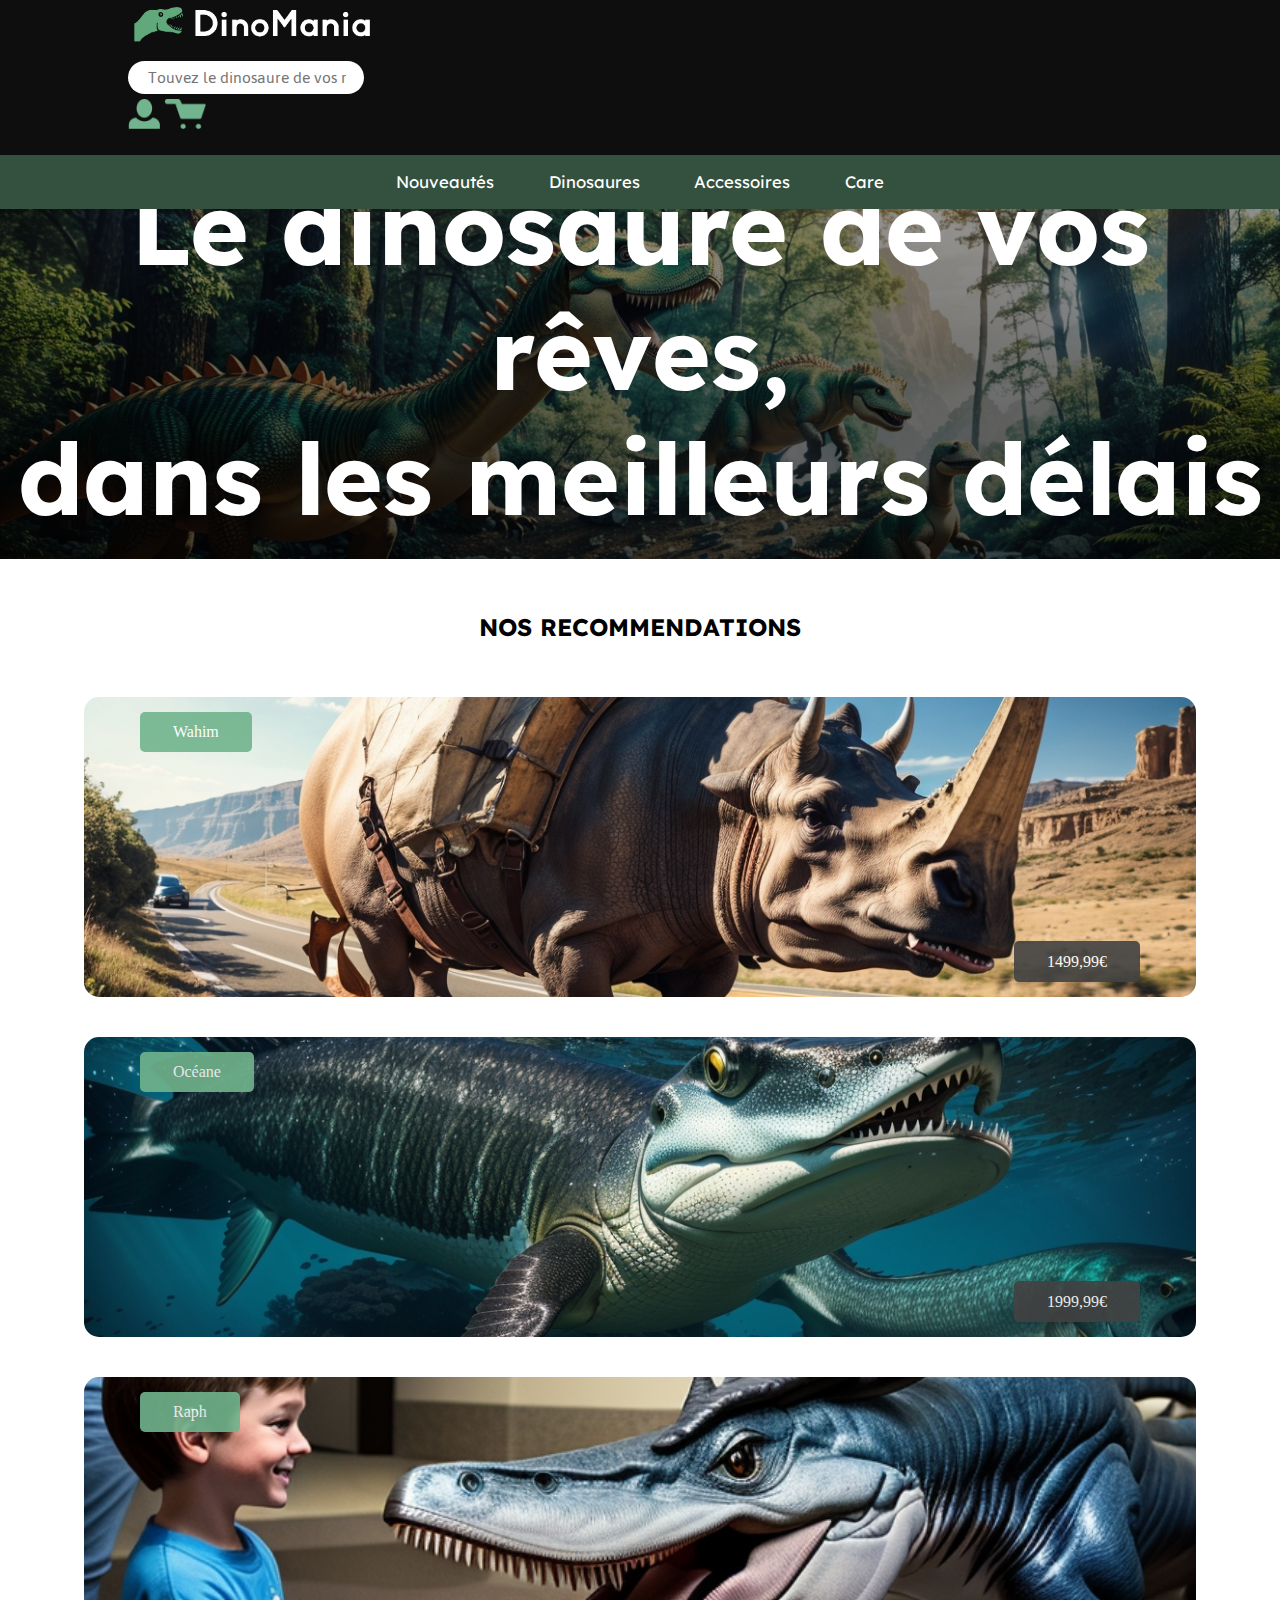
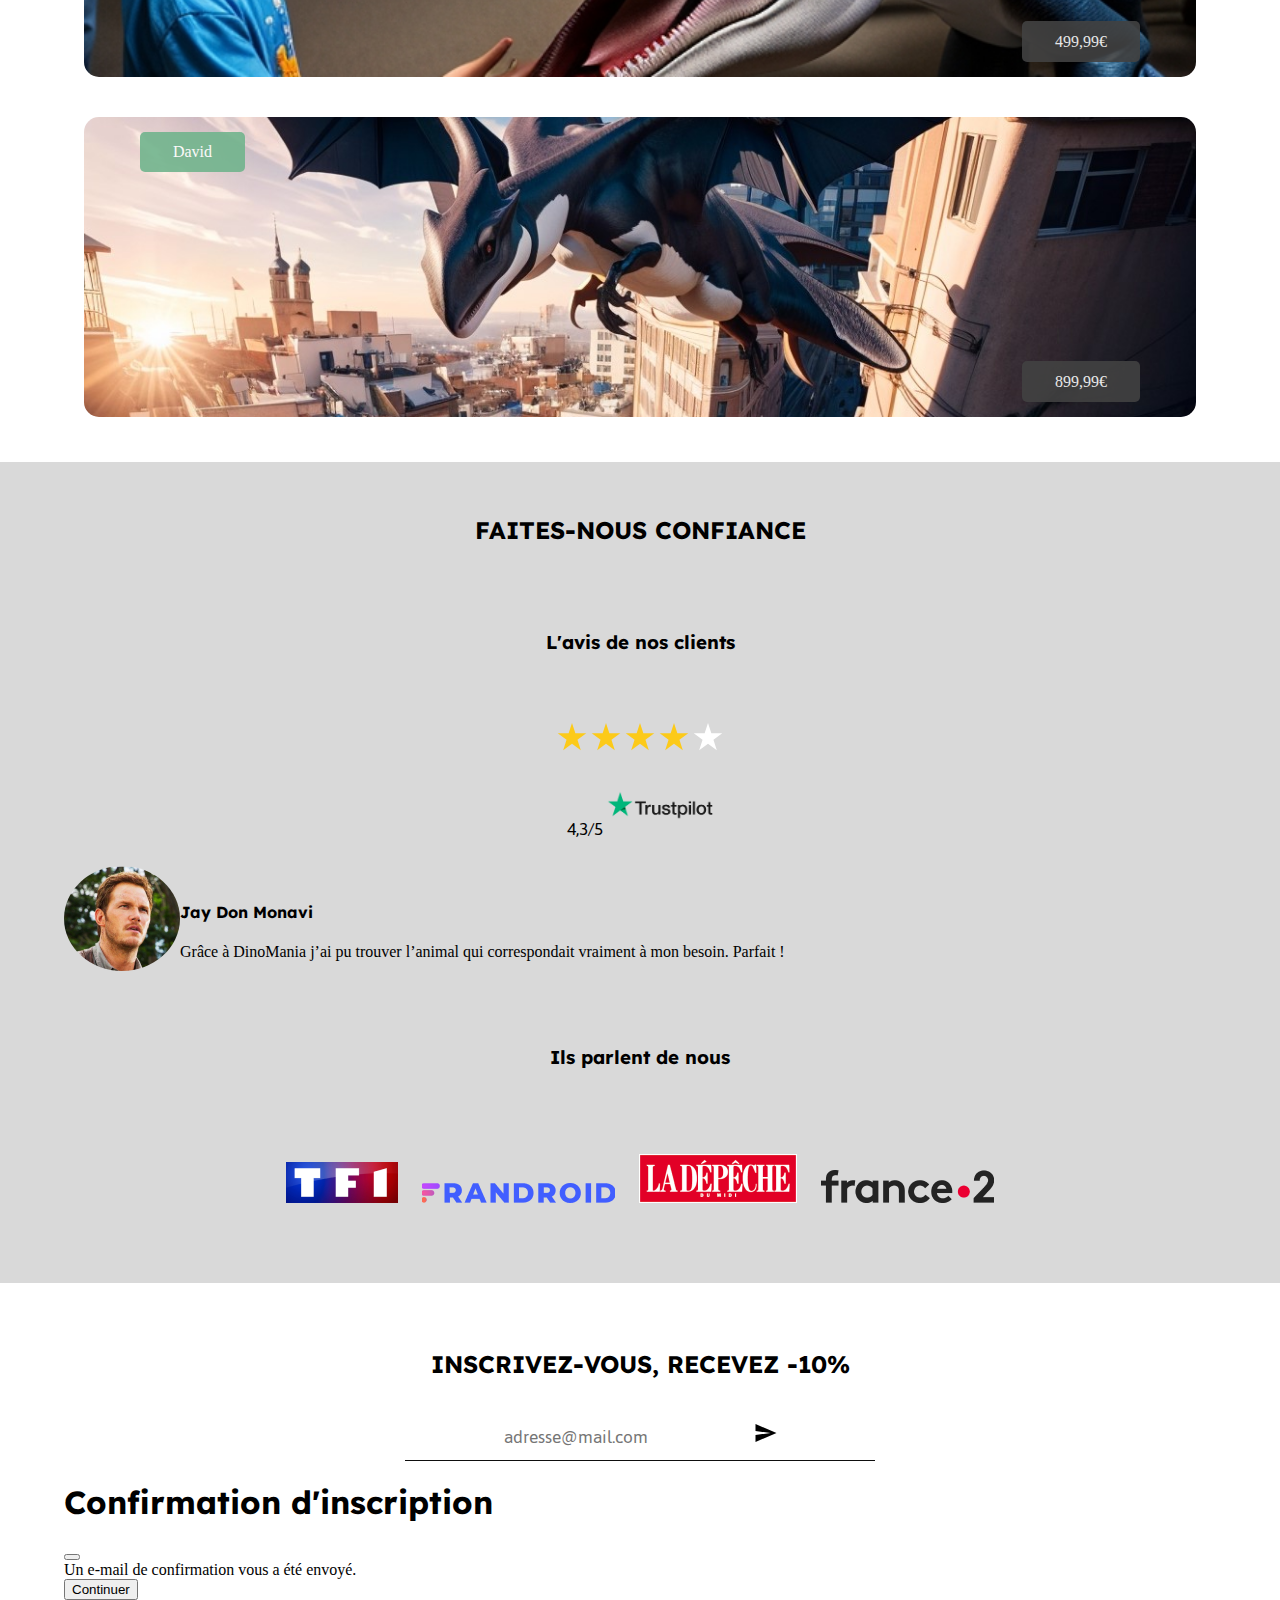
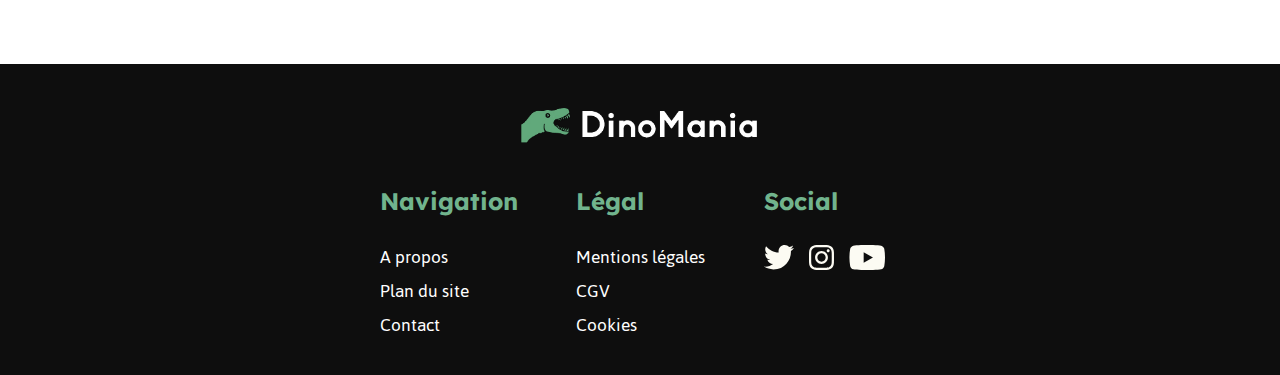
==== commit fd4c4b62: "Added catalog variants" ====
--- a/index.html
+++ b/index.html
@@ -32,7 +32,7 @@
                 <div class="recommendedItem col-lg-3 col-sm-6 col-xs-12">
                     <div class="productContainer">
                         <div class="recommendedOverlay">
-                            <a href="#" class="overlayButton">Acheter</a>
+                            <a href="/pp-Wahim.html" class="overlayButton">Acheter</a>
                         </div>
                         <img src="images/Wahim-Triceratops.jpg" alt="Wahim" class="productImage">
                         <div class="productCat">Wahim</div>
@@ -42,7 +42,7 @@
                 <div class="recommendedItem col-lg-3 col-sm-6 col-xs-12">
                     <div class="productContainer">
                         <div class="recommendedOverlay">
-                            <a href="#" class="overlayButton">Acheter</a>
+                            <a href="/pp-Oceane.html" class="overlayButton">Acheter</a>
                         </div>
                         <img src="images/Oceane-Nothosaure.jpg" alt="Océane" class="productImage">
                         <div class="productCat">Océane</div>
@@ -52,7 +52,7 @@
                 <div class="recommendedItem col-lg-3 col-sm-6 col-xs-12">
                     <div class="productContainer">
                         <div class="recommendedOverlay">
-                            <a href="#" class="overlayButton">Acheter</a>
+                            <a href="pp-Raph.html" class="overlayButton">Acheter</a>
                         </div>
                         <img src="images/Raph-Pterosaur.jpg" alt="Raph" class="productImage">
                         <div class="productCat">Raph</div>
@@ -62,7 +62,7 @@
                 <div class="recommendedItem col-lg-3 col-sm-6 col-xs-12">
                     <div id="product4" class="productContainer">
                         <div class="recommendedOverlay">
-                            <a href="#" class="overlayButton">Acheter</a>
+                            <a href="pp-David.html" class="overlayButton">Acheter</a>
                         </div>
                         <img src="images/David-Pterosaur.jpg" alt="David" class="productImage">
                         <div class="productCat">David</div>
--- a/styles.css
+++ b/styles.css
@@ -38,7 +38,95 @@
 
 /* Main header ----------------------------------------------------------------------- */
 
-
+#mainHeader {
+    background-color: #0E0E0E;
+    padding: 5px 0;
+}
+
+#mainHeader .bloc {
+    margin: 5px 0;
+}
+
+#mainHeader nav {
+    margin: 0 10%;
+}
+
+#dinomania {
+    height: 100%;
+    width: 250px;
+}
+
+#mainHeader input {
+    padding-left: 10px;
+    font-size: large;
+}
+
+#mainHeader input::placeholder {
+    padding-left: 10px;
+}
+
+#mainHeader .logo {
+    margin: 0;
+}
+
+.logo img {
+    max-width: 250px;
+}
+
+#mainHeader input {
+    border-radius: 25px;
+    border: none;
+    margin-top: px;
+}
+
+#mainHeaderIcons {
+    padding-bottom: 5px;
+}
+
+#mainHeaderIcons img {
+    height: 30px;
+}
+
+@media screen and (max-width: 800px) {
+    nav {
+        flex-wrap: wrap;
+    }
+
+    #mainHeader .bloc:nth-child(1) {
+        order: 1;
+    }
+
+    #mainHeader .bloc:nth-child(2) {
+        order: 3;
+    }
+
+    #mainHeader .bloc:nth-child(3) {
+        order: 2;
+    }
+
+    #mainHeader form {
+        position: relative;
+        left: 50%;
+        transform: translateX(-50%);
+        margin-bottom: 10px;
+    }
+
+    /* #icon {
+        display: flex;
+        justify-content: center;
+        align-items: center;
+    } */
+
+    #icon img {
+        width: 100%;
+    }
+    #dinomania{
+        width: 100% !important;
+    }
+   .logo{
+    width: 70%;
+   }
+}
 
 /* Main navigation ----------------------------------------------------------------------------- */
 
@@ -50,6 +138,9 @@
     flex-direction: row;
     justify-content: center;
     align-items: center;
+    position: sticky;
+    top: 0px;
+    z-index: 1;
 }
 
 #mainNav ul {
@@ -112,6 +203,7 @@
 }
 
 .mainFooterBlock h3 {
+    color: #71B48D;
     font-size: x-large;
 }
 
@@ -271,6 +363,10 @@
     height: 300px;
     width: auto;
     position: relative;
+}
+
+.productContainer:hover {
+    transform: scale(105%);
 }
 
 .productImage {
--- a/style-HP.css
+++ b/style-HP.css
@@ -86,7 +86,7 @@
 
 #subscribePromo {
     padding-top: 2%;
-    margin-bottom: 5%;
+    margin-bottom: 3%;
 }
 
 .subscribeField {
